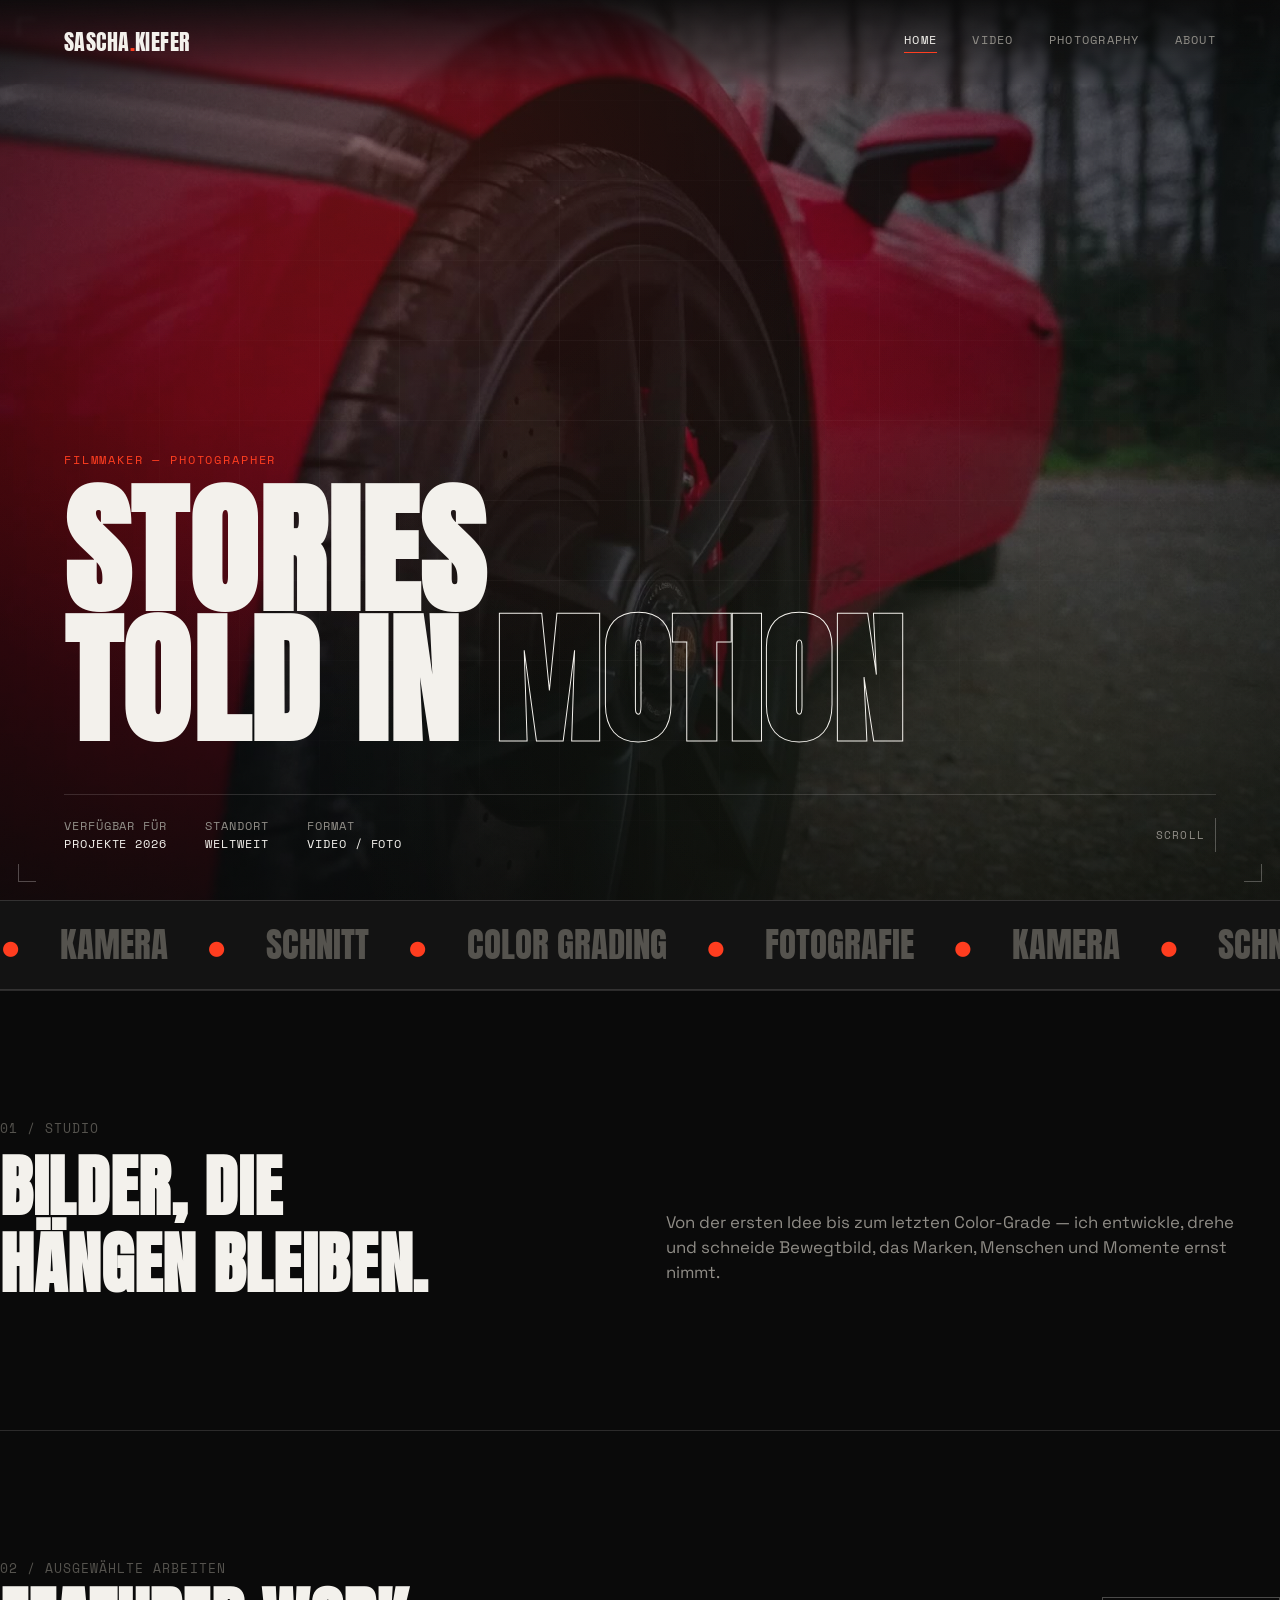
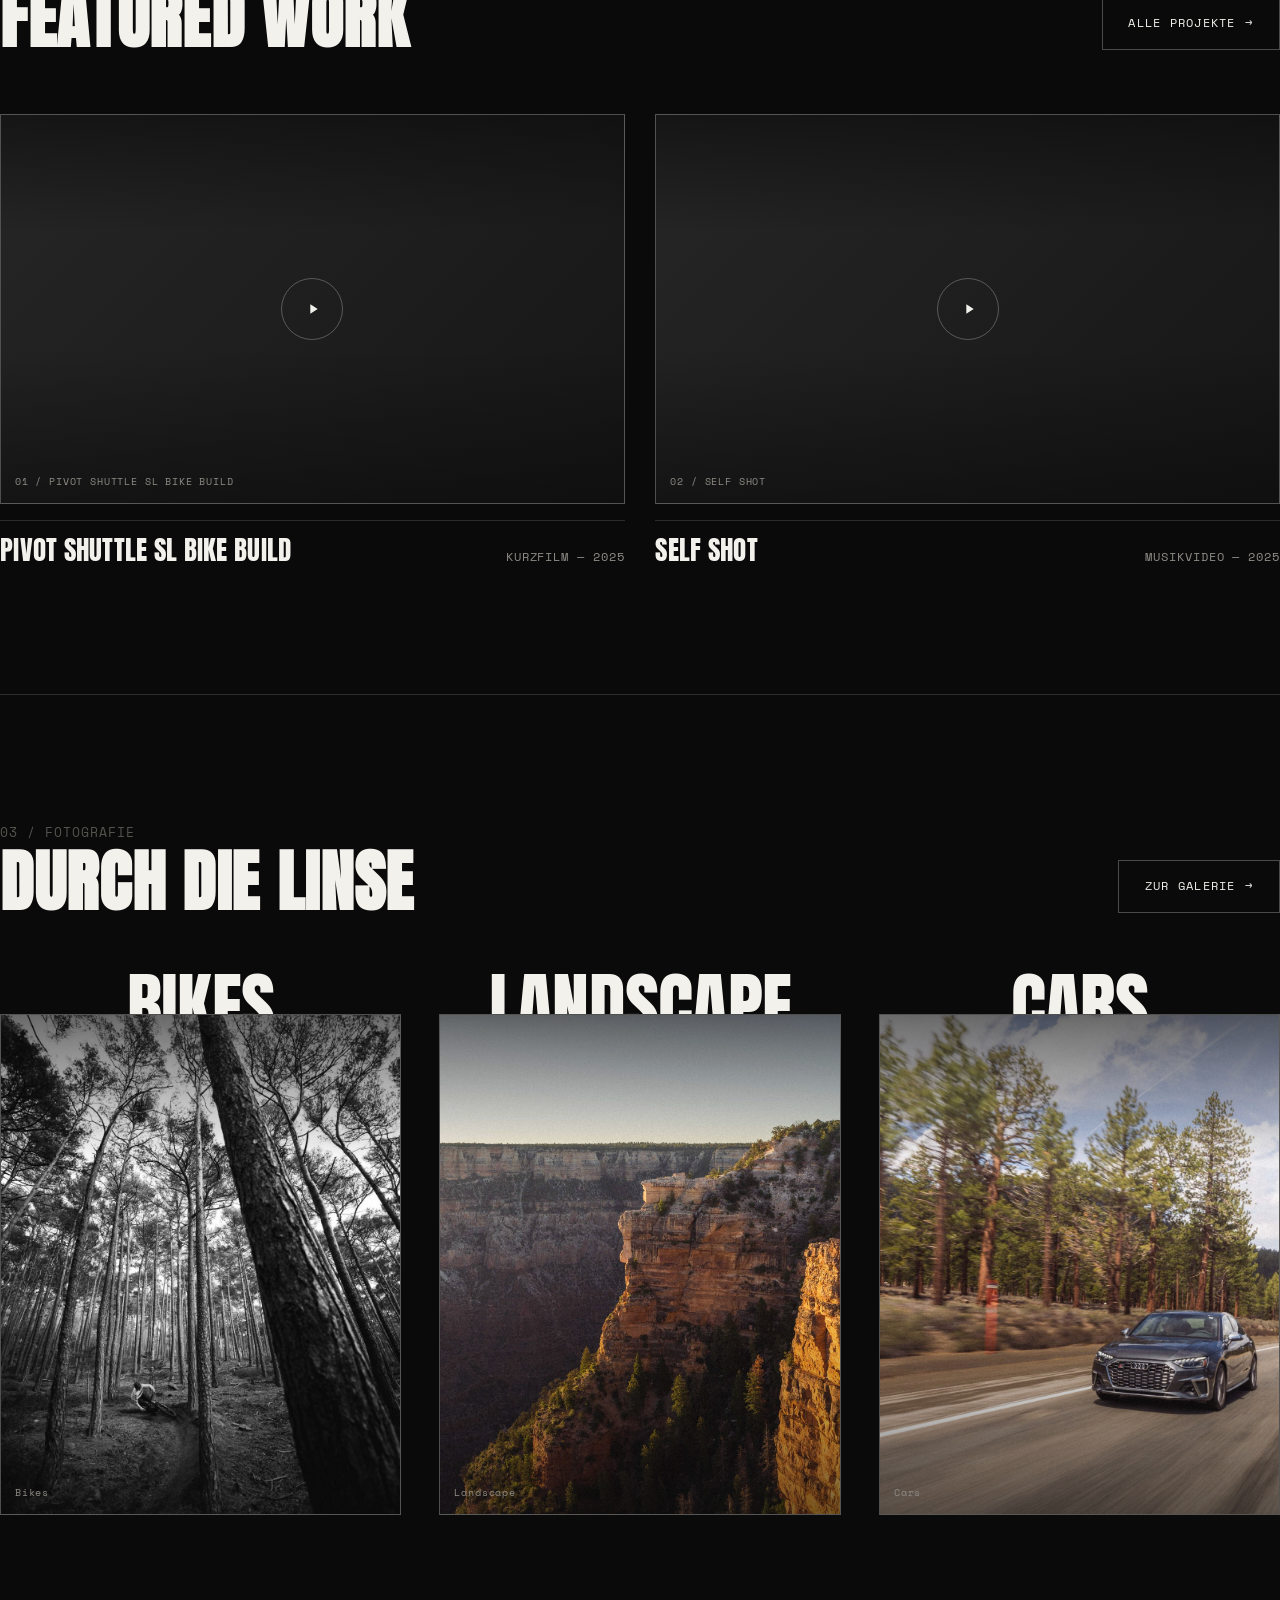
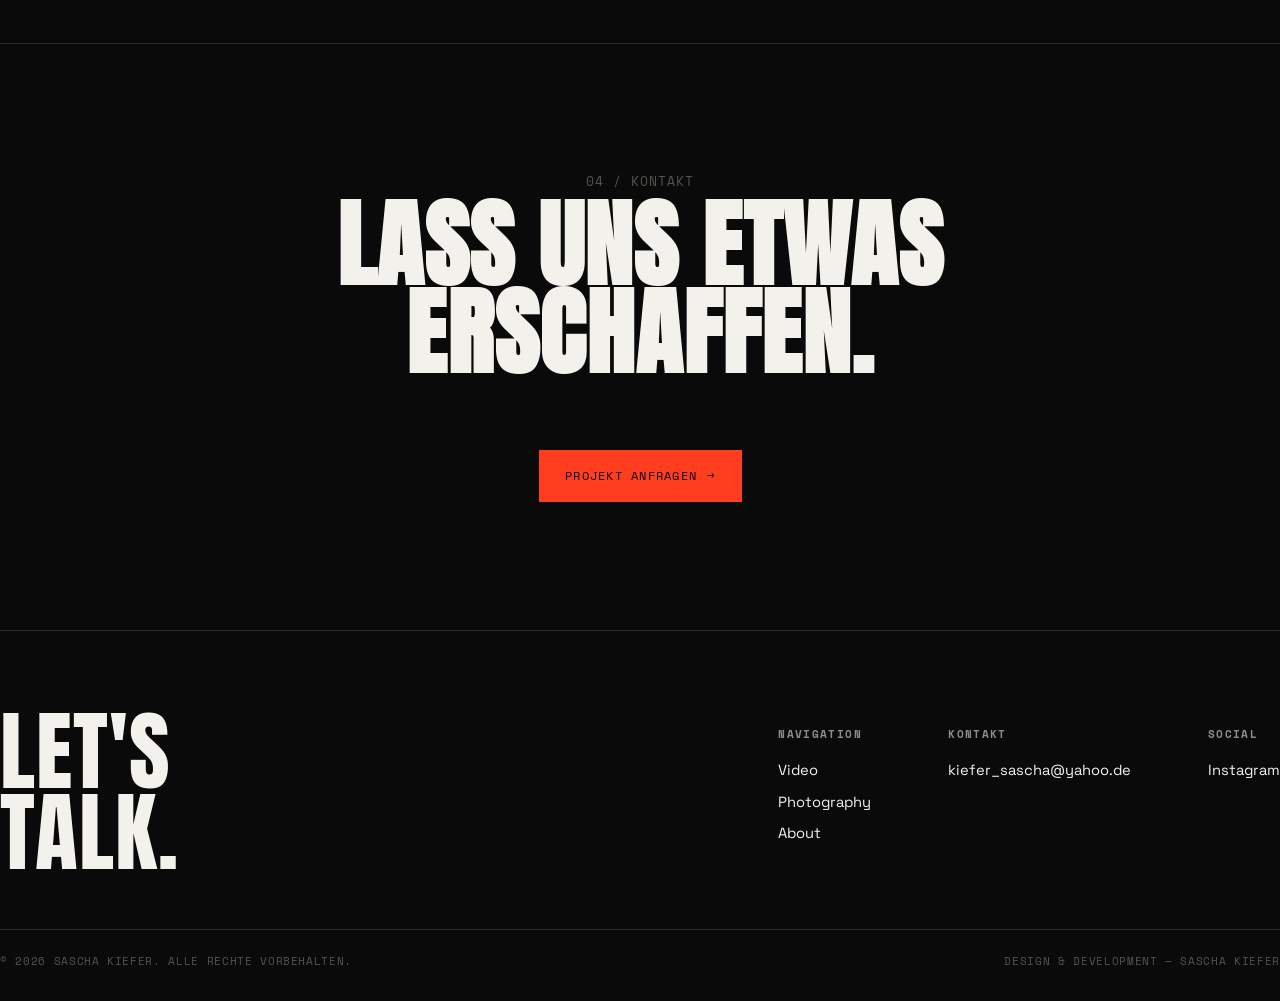
==== index.html @ 66c5eac4 "Rename Work page to Video, feature Lago di Como as full-width hero - Nav, mobile menu, and footer li" ====
<!doctype html>
<html lang="de">
<head>
<meta charset="UTF-8">
<meta name="viewport" content="width=device-width, initial-scale=1.0">
<title>Sascha Kiefer — Filmmaker &amp; Photographer</title>
<meta name="description" content="Sascha Kiefer — Videoproduktion, Regie und Fotografie.">
<link rel="icon" href="data:,">
<link rel="stylesheet" href="css/style.css">
</head>
<body>

<div class="grain"></div>
<div class="reticle"><span class="tl"></span><span class="tr"></span><span class="bl"></span><span class="br"></span></div>

<nav class="nav">
  <a href="index.html" class="nav__logo">Sascha<span>.</span>Kiefer</a>
  <div class="nav__links">
    <a href="index.html" class="active">Home</a>
    <a href="projects.html">Video</a>
    <a href="photography.html">Photography</a>
    <a href="about.html">About</a>
  </div>
  <button class="nav__toggle" aria-label="Menü öffnen"><span></span><span></span><span></span></button>
</nav>

<div class="mobile-menu">
  <a href="index.html" class="active">Home</a>
  <a href="projects.html">Video</a>
  <a href="photography.html">Photography</a>
  <a href="about.html">About</a>
  <div class="mobile-menu__foot mono">
    <a href="https://www.instagram.com/saschakiefer_/?hl=en" target="_blank" rel="noopener">Instagram</a><span>Contact</span>
  </div>
</div>

<!-- HERO -->
<header class="hero wrap">
  <video class="hero__video" autoplay muted loop playsinline disablepictureinpicture preload="auto" poster="assets/img/hero-poster.jpg">
    <source src="assets/video/hero-loop.mp4" type="video/mp4">
  </video>
  <div class="hero__bg"></div>

  <div class="hero__eyebrow eyebrow">Filmmaker — Photographer</div>
  <h1 class="hero__title display">
    Stories<br>
    told in <span class="motion-wrap"><span class="outline motion-ghost" aria-hidden="true">motion</span><span class="outline motion-live">motion</span></span>
  </h1>

  <div class="hero__foot">
    <div class="hero__meta">
      <div class="mono">Verfügbar für<span style="color:var(--fg)">Projekte 2026</span></div>
      <div class="mono">Standort<span style="color:var(--fg)">Weltweit</span></div>
      <div class="mono">Format<span style="color:var(--fg)">Video / Foto</span></div>
    </div>
    <div class="scroll-cue">
      Scroll
      <div class="scroll-cue__bar"></div>
    </div>
  </div>
</header>

<!-- MARQUEE -->
<div class="marquee">
  <div class="marquee__track">
    <span>
      <em>●</em> Kamera <em>●</em> Schnitt <em>●</em> Color Grading <em>●</em> Fotografie <em>●</em>
      Kamera <em>●</em> Schnitt <em>●</em> Color Grading <em>●</em> Fotografie <em>●</em>
    </span>
    <span aria-hidden="true">
      <em>●</em> Kamera <em>●</em> Schnitt <em>●</em> Color Grading <em>●</em> Fotografie <em>●</em>
      Kamera <em>●</em> Schnitt <em>●</em> Color Grading <em>●</em> Fotografie <em>●</em>
    </span>
  </div>
</div>

<!-- INTRO / STATEMENT -->
<section class="section wrap reveal">
  <div class="grid-2">
    <div>
      <div class="section-num mono">01 / Studio</div>
      <h2 class="section__title display" style="margin-top:.6rem; line-height:1.15;">
        Bilder, die<br>hängen bleiben.
      </h2>
    </div>
    <div style="display:flex;align-items:flex-end;">
      <p style="color:var(--fg-dim); font-size:1.05rem; max-width:52ch;">
        Von der ersten Idee bis zum letzten Color-Grade — ich entwickle,
        drehe und schneide Bewegtbild, das Marken, Menschen und Momente
        ernst nimmt.
      </p>
    </div>
  </div>
</section>

<!-- FEATURED WORK -->
<section class="section wrap reveal">
  <div class="section__head">
    <div>
      <div class="section-num mono">02 / Ausgewählte Arbeiten</div>
      <h2 class="section__title display" style="margin-top:.6rem;">Featured Work</h2>
    </div>
    <a href="projects.html" class="btn">Alle Projekte <span class="btn__arrow">→</span></a>
  </div>

  <div class="project-grid">
    <a class="project-card reveal" href="https://youtu.be/agw-mBReKsw" target="_blank" rel="noopener" data-lightbox data-youtube="agw-mBReKsw" data-title="Pivot Shuttle SL Bike Build — Kurzfilm" data-meta="Kurzfilm / 2025">
      <div class="ph ph--media">
        <img class="ph__img" src="https://img.youtube.com/vi/agw-mBReKsw/maxresdefault.jpg" alt="Pivot Shuttle SL Bike Build — Video-Thumbnail" loading="lazy" onload="if(!this.dataset.fb&&this.naturalWidth<=120){this.dataset.fb=1;this.src='https://img.youtube.com/vi/agw-mBReKsw/hqdefault.jpg';}" onerror="if(!this.dataset.fb){this.dataset.fb=1;this.src='https://img.youtube.com/vi/agw-mBReKsw/hqdefault.jpg';}else{this.style.display='none';}">
        <div class="ph__scrim"></div>
        <span class="ph__corner">01 / PIVOT SHUTTLE SL BIKE BUILD</span>
        <div class="play-btn"><svg viewBox="0 0 24 24"><path d="M8 5v14l11-7z"/></svg></div>
      </div>
      <div class="project-card__meta">
        <span class="project-card__title display">Pivot Shuttle SL Bike Build</span>
        <span class="mono">Kurzfilm — 2025</span>
      </div>
    </a>

    <a class="project-card reveal" href="https://youtu.be/j6czVtkVejc" target="_blank" rel="noopener" data-lightbox data-youtube="j6czVtkVejc" data-title="Self Shot — Musikvideo" data-meta="Musikvideo / 2025">
      <div class="ph ph--media">
        <img class="ph__img" src="https://img.youtube.com/vi/j6czVtkVejc/maxresdefault.jpg" alt="Self Shot — Video-Thumbnail" loading="lazy" onload="if(!this.dataset.fb&&this.naturalWidth<=120){this.dataset.fb=1;this.src='https://img.youtube.com/vi/j6czVtkVejc/hqdefault.jpg';}" onerror="if(!this.dataset.fb){this.dataset.fb=1;this.src='https://img.youtube.com/vi/j6czVtkVejc/hqdefault.jpg';}else{this.style.display='none';}">
        <div class="ph__scrim"></div>
        <span class="ph__corner">02 / SELF SHOT</span>
        <div class="play-btn"><svg viewBox="0 0 24 24"><path d="M8 5v14l11-7z"/></svg></div>
      </div>
      <div class="project-card__meta">
        <span class="project-card__title display">Self Shot</span>
        <span class="mono">Musikvideo — 2025</span>
      </div>
    </a>

  </div>
</section>

<!-- PHOTOGRAPHY TEASER -->
<section class="section wrap reveal">
  <div class="section__head">
    <div>
      <div class="section-num mono">03 / Fotografie</div>
      <h2 class="section__title display" style="margin-top:.6rem;">Durch die Linse</h2>
    </div>
    <a href="photography.html" class="btn">Zur Galerie <span class="btn__arrow">→</span></a>
  </div>

  <div class="grid-3">
    <a class="category-tile reveal" href="photography.html#bikes">
      <div class="category-tile__inner">
        <span class="category-tile__title">Bikes</span>
        <div class="ph ph--media category-tile__media" style="--ratio: 4/5;">
          <img class="ph__img" src="assets/img/teaser-bikes.jpg" alt="Bikes — Vorschau" loading="lazy">
          <div class="ph__scrim"></div>
          <span class="ph__corner">Bikes</span>
        </div>
      </div>
    </a>
    <a class="category-tile reveal" href="photography.html#landscape">
      <div class="category-tile__inner">
        <span class="category-tile__title">Landscape</span>
        <div class="ph ph--media category-tile__media" style="--ratio: 4/5;">
          <img class="ph__img" src="assets/img/teaser-landscape.jpg" alt="Landscape — Vorschau" loading="lazy">
          <div class="ph__scrim"></div>
          <span class="ph__corner">Landscape</span>
        </div>
      </div>
    </a>
    <a class="category-tile reveal" href="photography.html#cars">
      <div class="category-tile__inner">
        <span class="category-tile__title">Cars</span>
        <div class="ph ph--media category-tile__media" style="--ratio: 4/5;">
          <img class="ph__img" src="assets/img/teaser-cars.jpg" alt="Cars — Vorschau" loading="lazy">
          <div class="ph__scrim"></div>
          <span class="ph__corner">Cars</span>
        </div>
      </div>
    </a>
  </div>
</section>

<!-- CTA -->
<section class="section wrap reveal" style="text-align:center;">
  <div class="section-num mono center">04 / Kontakt</div>
  <h2 class="display" style="font-size:clamp(2.4rem,8vw,6rem); margin-top:.6rem;">
    Lass uns etwas<br>erschaffen.
  </h2>
  <div class="mt-lg">
    <a href="about.html#contact" class="btn btn--accent">Projekt anfragen <span class="btn__arrow">→</span></a>
  </div>
</section>

<!-- FOOTER -->
<footer class="footer wrap">
  <div class="footer__top">
    <div class="footer__title display">Let's<br>Talk.</div>
    <div class="footer__cols">
      <div class="footer__col">
        <h4>Navigation</h4>
        <a href="projects.html">Video</a>
        <a href="photography.html">Photography</a>
        <a href="about.html">About</a>
      </div>
      <div class="footer__col">
        <h4>Kontakt</h4>
        <a href="mailto:kiefer_sascha@yahoo.de">kiefer_sascha@yahoo.de</a>
      </div>
      <div class="footer__col">
        <h4>Social</h4>
        <a href="https://www.instagram.com/saschakiefer_/?hl=en" target="_blank" rel="noopener">Instagram</a>
      </div>
    </div>
  </div>
  <div class="footer__bottom">
    <span>© 2026 Sascha Kiefer. Alle Rechte vorbehalten.</span>
    <span>Design &amp; Development — Sascha Kiefer</span>
  </div>
</footer>

<!-- LIGHTBOX -->
<div class="lightbox">
  <button class="lightbox__close">✕</button>
  <div class="lightbox__inner">
    <div class="ph lightbox__media" data-label="Video / Bild einfügen"></div>
    <div class="lightbox__video-wrap">
      <iframe class="lightbox__video" src="" title="Video Player" allow="autoplay; encrypted-media; picture-in-picture" allowfullscreen loading="lazy"></iframe>
    </div>
    <div class="lightbox__meta">
      <div class="lightbox__title display"></div>
      <div class="lightbox__cat mono"></div>
    </div>
  </div>
</div>

<script src="js/main.js"></script>
</body>
</html>
---- css/style.css ----
/* =========================================================
   KIEFER FILM — Design System
   Dark, grained, editorial campaign aesthetic.
   ========================================================= */

@import url('https://fonts.googleapis.com/css2?family=Anton&family=Space+Grotesk:wght@400;500;700&family=Space+Mono:wght@400;700&family=Playfair+Display:wght@700&family=Abril+Fatface&family=Cormorant+Garamond:wght@700&family=Bebas+Neue&family=Caveat:wght@700&family=Fredoka:wght@600&family=Bungee&display=swap');

:root{
  --bg: #0a0a0a;
  --bg-alt: #131313;
  --bg-raise: #1b1b1b;
  --fg: #f3f1ec;
  --fg-dim: #8f8c86;
  --fg-faint: #55534e;
  --accent: #ff3d1f;
  --accent-2: #d6ff3d;
  --line: rgba(243,241,236,0.14);
  --line-strong: rgba(243,241,236,0.28);

  --font-display: 'Anton', 'Arial Narrow', sans-serif;
  --font-body: 'Space Grotesk', 'Helvetica Neue', Arial, sans-serif;
  --font-mono: 'Space Mono', 'Courier New', monospace;

  --nav-h: 84px;
  --edge: clamp(20px, 5vw, 64px);

  --ease: cubic-bezier(.16,.84,.44,1);
}

*,*::before,*::after{ box-sizing: border-box; }
html{ scroll-behavior: smooth; }

body{
  margin:0;
  background: var(--bg);
  color: var(--fg);
  font-family: var(--font-body);
  font-size: 16px;
  line-height: 1.5;
  -webkit-font-smoothing: antialiased;
  overflow-x: hidden;
}

img{ max-width:100%; display:block; }
a{ color: inherit; text-decoration: none; }
ul{ list-style:none; margin:0; padding:0; }
button{ font-family: inherit; cursor:pointer; }

::selection{ background: var(--accent); color: #0a0a0a; }

/* ---------- Grain overlay ---------- */
.grain{
  position: fixed;
  inset: 0;
  z-index: 9000;
  pointer-events: none;
  opacity: .05;
  mix-blend-mode: overlay;
  background-image: url("data:image/svg+xml,%3Csvg xmlns='http://www.w3.org/2000/svg' width='120' height='120'%3E%3Cfilter id='n'%3E%3CfeTurbulence type='fractalNoise' baseFrequency='0.9' numOctaves='2' stitchTiles='stitch'/%3E%3C/filter%3E%3Crect width='100%25' height='100%25' filter='url(%23n)'/%3E%3C/svg%3E");
}

/* ---------- Corner reticle marks ---------- */
.reticle{
  position: fixed;
  inset: 0;
  z-index: 40;
  pointer-events: none;
}
.reticle span{
  position: absolute;
  width: 18px;
  height: 18px;
  border-color: var(--line-strong);
  border-style: solid;
  border-width: 0;
}
.reticle .tl{ top: 18px; left: 18px; border-top-width:1px; border-left-width:1px; }
.reticle .tr{ top: 18px; right: 18px; border-top-width:1px; border-right-width:1px; }
.reticle .bl{ bottom: 18px; left: 18px; border-bottom-width:1px; border-left-width:1px; }
.reticle .br{ bottom: 18px; right: 18px; border-bottom-width:1px; border-right-width:1px; }
@media (max-width: 640px){ .reticle{ display:none; } }

/* ---------- Type helpers ---------- */
.display{
  font-family: var(--font-display);
  text-transform: uppercase;
  letter-spacing: .01em;
  line-height: .92;
}
.mono{
  font-family: var(--font-mono);
  text-transform: uppercase;
  letter-spacing: .08em;
  font-size: .72rem;
  color: var(--fg-dim);
}
.tag{
  display:inline-flex;
  align-items:center;
  gap:.5em;
  font-family: var(--font-mono);
  text-transform: uppercase;
  letter-spacing:.12em;
  font-size:.7rem;
  color: var(--fg-dim);
}
.tag::before{
  content:"";
  width:6px; height:6px;
  background: var(--accent);
  border-radius: 50%;
  flex-shrink:0;
}

.eyebrow{
  font-family: var(--font-mono);
  text-transform: uppercase;
  letter-spacing: .16em;
  font-size: .72rem;
  color: var(--accent);
}

h1,h2,h3{ margin: 0; }

.section-num{
  font-family: var(--font-mono);
  color: var(--fg-faint);
  font-size: .8rem;
}

/* ---------- Layout ---------- */
.wrap{
  padding-left: var(--edge);
  padding-right: var(--edge);
}
.section{
  padding: clamp(64px, 10vw, 140px) 0;
  border-top: 1px solid var(--line);
}

/* ---------- Nav ---------- */
.nav{
  position: fixed;
  top:0; left:0; right:0;
  z-index: 500;
  height: var(--nav-h);
  display:flex;
  align-items:center;
  justify-content:space-between;
  padding: 0 var(--edge);
  background: linear-gradient(to bottom, rgba(10,10,10,.9), rgba(10,10,10,0));
  backdrop-filter: blur(2px);
}
.nav__logo{
  font-family: var(--font-display);
  font-size: 1.35rem;
  letter-spacing: .02em;
  text-transform: uppercase;
}
.nav__logo span{ color: var(--accent); }

.nav__links{
  display:flex;
  gap: 2.2rem;
}
.nav__links a{
  font-family: var(--font-mono);
  font-size: .78rem;
  letter-spacing: .1em;
  text-transform: uppercase;
  color: var(--fg-dim);
  position: relative;
  padding-bottom: 4px;
}
.nav__links a::after{
  content:"";
  position:absolute;
  left:0; bottom:0;
  height:1px; width:0;
  background: var(--accent);
  transition: width .3s var(--ease);
}
.nav__links a:hover::after,
.nav__links a.active::after{ width:100%; }
.nav__links a.active{ color: var(--fg); }

.nav__toggle{
  display:none;
  flex-direction:column;
  gap:5px;
  background:none;
  border:none;
  padding:8px;
  z-index: 600;
}
.nav__toggle span{
  width: 26px; height:1.5px; background: var(--fg);
  transition: transform .3s var(--ease), opacity .3s var(--ease);
}
.nav.is-open .nav__toggle span:nth-child(1){ transform: translateY(6.5px) rotate(45deg); }
.nav.is-open .nav__toggle span:nth-child(2){ opacity:0; }
.nav.is-open .nav__toggle span:nth-child(3){ transform: translateY(-6.5px) rotate(-45deg); }

.mobile-menu{
  position: fixed;
  inset:0;
  z-index: 490;
  background: var(--bg);
  display:flex;
  flex-direction:column;
  justify-content:center;
  padding: 0 var(--edge);
  transform: translateY(-100%);
  transition: transform .5s var(--ease);
}
.mobile-menu.is-open{ transform: translateY(0); }
.mobile-menu a{
  font-family: var(--font-display);
  text-transform: uppercase;
  font-size: clamp(2.6rem, 12vw, 4.5rem);
  line-height: 1.15;
  color: var(--fg-dim);
  display:block;
}
.mobile-menu a.active,
.mobile-menu a:hover{ color: var(--fg); }
.mobile-menu__foot{
  margin-top: 3rem;
  display:flex;
  gap: 1.5rem;
}

@media (max-width: 860px){
  .nav__links{ display:none; }
  .nav__toggle{ display:flex; }
}

/* ---------- Buttons ---------- */
.btn{
  display:inline-flex;
  align-items:center;
  gap:.6rem;
  font-family: var(--font-mono);
  text-transform: uppercase;
  letter-spacing:.1em;
  font-size:.78rem;
  padding: 1rem 1.6rem;
  border: 1px solid var(--line-strong);
  color: var(--fg);
  transition: background .3s var(--ease), color .3s var(--ease), border-color .3s var(--ease);
}
.btn:hover{ background: var(--fg); color: var(--bg); border-color: var(--fg); }
.btn--accent{ background: var(--accent); border-color: var(--accent); color:#0a0a0a; }
.btn--accent:hover{ background: var(--fg); border-color: var(--fg); color:#0a0a0a; }
.btn__arrow{ transition: transform .3s var(--ease); }
.btn:hover .btn__arrow{ transform: translateX(4px); }

/* ---------- Hero ---------- */
.hero{
  min-height: 100svh;
  display:flex;
  flex-direction:column;
  justify-content:flex-end;
  position: relative;
  padding-top: var(--nav-h);
  padding-bottom: 3rem;
  overflow:hidden;
}
.hero__video{
  position:absolute;
  inset:0;
  z-index:-2;
  width:100%;
  height:100%;
  object-fit:cover;
  background:#0a0a0a;
}
.hero__bg{
  position:absolute;
  inset:0;
  z-index:-1;
  background:
    radial-gradient(ellipse at 30% 20%, rgba(255,61,31,.16), transparent 55%),
    radial-gradient(ellipse at 80% 80%, rgba(214,255,61,.05), transparent 50%),
    linear-gradient(180deg, rgba(10,10,10,.55) 0%, rgba(10,10,10,.35) 45%, rgba(10,10,10,.85) 100%);
}
.hero__bg::after{
  content:"";
  position:absolute; inset:0;
  background-image: repeating-linear-gradient(0deg, transparent 0 79px, var(--line) 79px 80px),
                     repeating-linear-gradient(90deg, transparent 0 79px, var(--line) 79px 80px);
  opacity:.35;
  mask-image: radial-gradient(ellipse at center, black 0%, transparent 72%);
}
.hero__eyebrow{ margin-bottom: 1.2rem; }
.hero__title{
  font-size: clamp(3rem, 11vw, 9rem);
  max-width: 18ch;
}
.hero__title .outline{
  -webkit-text-stroke: 1px var(--fg);
  color: transparent;
}
.motion-wrap{
  position: relative;
  display: inline-block;
}
.motion-ghost{
  visibility: hidden;
}
.motion-live{
  position: absolute;
  left: 0;
  top: 0;
  white-space: nowrap;
}
.hero__sub{
  margin-top: 1.6rem;
  max-width: 46ch;
  color: var(--fg-dim);
  font-size: clamp(1rem, 1.6vw, 1.15rem);
}
.hero__foot{
  margin-top: 3rem;
  display:flex;
  align-items:flex-end;
  justify-content:space-between;
  gap: 2rem;
  flex-wrap:wrap;
  border-top: 1px solid var(--line);
  padding-top: 1.4rem;
}
.hero__meta{
  display:flex;
  gap: 2.4rem;
  flex-wrap: wrap;
}
.hero__meta div span{ display:block; }

.scroll-cue{
  display:flex; align-items:center; gap:.6rem;
  font-family: var(--font-mono); font-size:.68rem;
  letter-spacing:.12em; text-transform:uppercase; color: var(--fg-dim);
}
.scroll-cue__bar{
  width:1px; height:34px; background: var(--line-strong); position:relative; overflow:hidden;
}
.scroll-cue__bar::after{
  content:""; position:absolute; left:0; top:-40%; width:100%; height:40%;
  background: var(--accent);
  animation: scrollcue 1.8s ease-in-out infinite;
}
@keyframes scrollcue{
  0%{ top:-40%; } 60%{ top:100%; } 100%{ top:100%; }
}

/* ---------- Marquee ---------- */
.marquee{
  border-top:1px solid var(--line);
  border-bottom:1px solid var(--line);
  overflow:hidden;
  padding: 1.1rem 0;
  background: var(--bg-alt);
}
.marquee__track{
  display:flex;
  width: max-content;
  animation: marquee 32s linear infinite;
}
.marquee__track span{
  font-family: var(--font-display);
  text-transform: uppercase;
  font-size: clamp(1.4rem, 3vw, 2.2rem);
  padding-right: 2.4rem;
  color: var(--fg-faint);
  display:flex; align-items:center; gap: 2.4rem;
}
.marquee__track span em{
  font-style: normal;
  color: var(--accent);
}
@keyframes marquee{
  from{ transform: translateX(0); }
  to{ transform: translateX(-50%); }
}

/* ---------- Grid helpers ---------- */
.grid-2{ display:grid; grid-template-columns: 1fr 1fr; gap: clamp(24px,4vw,64px); }
.grid-3{ display:grid; grid-template-columns: repeat(3,1fr); gap: clamp(20px,3vw,40px); }
@media (max-width: 900px){
  .grid-2{ grid-template-columns: 1fr; }
  .grid-3{ grid-template-columns: repeat(2,1fr); }
}
@media (max-width: 620px){
  .grid-3{ grid-template-columns: 1fr; }
}

/* ---------- Category tile (title bleeds behind image) ---------- */
.category-tile{ display:block; }
.category-tile__inner{ position:relative; padding-top: clamp(1.3rem, 4.2vw, 2.3rem); }
.category-tile__title{
  position:absolute;
  top:0; left:0; right:0;
  z-index:1;
  text-align:center;
  font-family: var(--font-display);
  text-transform:uppercase;
  font-size: clamp(2.6rem, 9vw, 4.6rem);
  line-height:.82;
  letter-spacing:-.01em;
  color: var(--fg);
  pointer-events:none;
  transition: color .3s var(--ease);
}
.category-tile__media{
  position:relative;
  z-index:2;
}
.category-tile:hover .category-tile__title{ color: var(--accent); }

/* ---------- Section headers ---------- */
.section__head{
  display:flex;
  justify-content:space-between;
  align-items:flex-end;
  gap: 2rem;
  margin-bottom: clamp(32px, 5vw, 64px);
  flex-wrap: wrap;
}
.section__title{
  font-size: clamp(2.2rem, 6vw, 4.2rem);
}

/* ---------- Placeholder media block ---------- */
.ph{
  position: relative;
  width:100%;
  aspect-ratio: var(--ratio, 16/10);
  background: linear-gradient(135deg, #262626 0%, #161616 100%);
  border: 1px solid rgba(243,241,236,0.25);
  overflow:hidden;
  display:flex;
  align-items:flex-end;
}
.ph::before{
  content:"";
  position:absolute; inset:0;
  background-image:
    repeating-linear-gradient(45deg, rgba(243,241,236,0.16) 0 1px, transparent 1px 14px);
  opacity:.7;
}
.ph::after{
  content: attr(data-label);
  position:absolute;
  top:50%; left:50%;
  transform: translate(-50%,-50%);
  font-family: var(--font-mono);
  font-size:.7rem;
  letter-spacing:.1em;
  text-transform:uppercase;
  color: var(--fg-dim);
  text-align:center;
  width: 80%;
  padding: .8rem 1rem;
  border: 1px dashed rgba(243,241,236,0.3);
  background: rgba(10,10,10,.35);
}
.ph__corner{
  position:relative; z-index:2;
  margin: 14px;
  font-family: var(--font-mono);
  font-size:.65rem;
  color: var(--fg-dim);
  letter-spacing:.08em;
}

/* ---------- Cards: work ---------- */
.work-card{
  display:block;
  border-top: 1px solid var(--line);
  padding: 2rem 0;
  position: relative;
}
.work-card:first-child{ border-top: none; }
.work-card__row{
  display:grid;
  grid-template-columns: 90px 1fr auto auto;
  align-items:center;
  gap: 1.5rem;
}
.work-card__index{ font-family: var(--font-mono); color: var(--fg-faint); font-size:.85rem; }
.work-card__title{
  font-family: var(--font-display);
  text-transform: uppercase;
  font-size: clamp(1.4rem, 3.4vw, 2.4rem);
  transition: color .3s var(--ease), transform .3s var(--ease);
}
.work-card__cat{ font-family: var(--font-mono); font-size:.72rem; color: var(--fg-dim); text-transform:uppercase; letter-spacing:.08em; }
.work-card__year{ font-family: var(--font-mono); font-size:.78rem; color: var(--fg-dim); }
.work-card__preview{
  grid-column: 1 / -1;
  height:0;
  overflow:hidden;
  transition: height .45s var(--ease);
}
.work-card:hover .work-card__title{ color: var(--accent); transform: translateX(6px); }
.work-card:hover .work-card__preview{ height: 260px; margin-top:1.2rem; }
@media (min-width: 900px){
  .work-card__preview .ph{ height:100%; --ratio: auto; }
}
@media (max-width: 720px){
  .work-card__row{ grid-template-columns: 40px 1fr; row-gap:.5rem; }
  .work-card__cat, .work-card__year{ grid-column: 2; }
  .work-card:hover .work-card__preview{ height: 180px; }
}

/* ---------- Filter tabs ---------- */
.filters{
  display:flex;
  flex-wrap: wrap;
  gap: .6rem;
  margin-bottom: clamp(28px,4vw,48px);
}
.filters button{
  font-family: var(--font-mono);
  font-size:.72rem;
  letter-spacing:.1em;
  text-transform: uppercase;
  color: var(--fg-dim);
  background: transparent;
  border: 1px solid var(--line-strong);
  padding: .7rem 1.2rem;
  transition: all .3s var(--ease);
}
.filters button:hover{ color: var(--fg); border-color: var(--fg-dim); }
.filters button.active{ color:#0a0a0a; background: var(--accent); border-color: var(--accent); }

/* ---------- Photo/Project grid ---------- */
.gallery{
  column-count: 2;
  column-gap: clamp(8px, 1.2vw, 16px);
}
.gallery__item{
  cursor: pointer;
  position:relative;
  display: block;
  break-inside: avoid;
  margin-bottom: clamp(8px, 1.2vw, 16px);
}
/* Placeholder tiles (no real photo yet) keep a fixed portrait box */
.gallery__item .ph:not(.ph--media){ aspect-ratio: 4/5; }
/* Real photos: box follows the image's own orientation — landscape stays wide, portrait stays tall */
.gallery__item .ph--media{
  aspect-ratio: auto;
  display: block;
}
.gallery__item .ph--media .ph__img{
  position: static;
  width: 100%;
  height: auto;
  object-fit: initial;
  display: block;
}
.gallery__caption{
  position:absolute; left:0; right:0; bottom:0;
  padding: 1rem;
  display:flex; justify-content:space-between;
  font-family: var(--font-mono);
  font-size:.66rem;
  letter-spacing:.08em;
  text-transform: uppercase;
  color: var(--fg-dim);
  opacity:0;
  transform: translateY(6px);
  transition: opacity .3s var(--ease), transform .3s var(--ease);
  background: linear-gradient(to top, rgba(10,10,10,.75), transparent);
}
.gallery__item:hover .gallery__caption{ opacity:1; transform: translateY(0); }
.gallery__item.is-hidden{ display:none; }

@media (min-width: 560px){ .gallery{ column-count: 4; } }
@media (min-width: 900px){ .gallery{ column-count: 6; } }

.project-grid{
  display:grid;
  grid-template-columns: repeat(2, 1fr);
  gap: clamp(16px, 2.4vw, 32px);
}
.project-card{ cursor:pointer; }
.project-card .ph{ --ratio: 16/10; }
.project-card__meta{
  display:flex; justify-content:space-between; align-items:baseline;
  margin-top: 1rem;
  border-top: 1px solid var(--line);
  padding-top: 1rem;
}
.project-card__title{
  font-family: var(--font-display);
  text-transform: uppercase;
  font-size: clamp(1.2rem, 2.4vw, 1.7rem);
}
.project-card--hero{ grid-column: 1 / -1; }
.project-card--hero .ph{ --ratio: 21/9; }
.project-card--hero .project-card__title{ font-size: clamp(1.6rem, 3.6vw, 2.6rem); }
.project-card.is-hidden{ display:none; }
@media (max-width: 760px){
  .project-grid{ grid-template-columns: 1fr; }
  .project-card--hero .ph{ --ratio: 4/5; }
}

.ph--media::before,
.ph--media::after{ display:none; }
.ph__img{
  position:absolute;
  inset:0;
  width:100%;
  height:100%;
  object-fit:cover;
  z-index:0;
}
.ph__scrim{
  position:absolute;
  inset:0;
  z-index:1;
  background: linear-gradient(180deg, rgba(10,10,10,.6) 0%, transparent 30%, transparent 60%, rgba(10,10,10,.55) 100%);
}

.play-btn{
  position:absolute; top:50%; left:50%; transform: translate(-50%,-50%);
  width: 62px; height:62px;
  border-radius:50%;
  border:1px solid var(--line-strong);
  display:flex; align-items:center; justify-content:center;
  z-index:2;
  transition: background .3s var(--ease), transform .3s var(--ease);
}
.play-btn svg{ width:16px; height:16px; fill: var(--fg); margin-left:2px; }
.project-card:hover .play-btn{ background: var(--accent); transform: translate(-50%,-50%) scale(1.08); }
.project-card:hover .play-btn svg{ fill:#0a0a0a; }

/* ---------- Lightbox ---------- */
.lightbox{
  position: fixed; inset:0; z-index:800;
  background: rgba(8,8,8,.94);
  display:flex; align-items:center; justify-content:center;
  padding: var(--edge);
  opacity:0; pointer-events:none;
  transition: opacity .35s var(--ease);
}
.lightbox.is-open{ opacity:1; pointer-events:auto; }
.lightbox__inner{
  max-width: 1000px; width:100%;
  transform: translateY(14px);
  transition: transform .35s var(--ease);
}
.lightbox.is-open .lightbox__inner{ transform: translateY(0); }
.lightbox__media{ --ratio: 16/9; }
.lightbox__media.is-hidden{ display:none; }
.lightbox__video-wrap{
  position:relative;
  width:100%;
  aspect-ratio: 16/9;
  background:#000;
  border: 1px solid var(--line);
  display:none;
}
.lightbox__video-wrap.is-active{ display:block; }
.lightbox__img{
  display:none;
  width:100%;
  max-height: 78vh;
  object-fit: contain;
  border: 1px solid var(--line);
  background:#000;
}
.lightbox__img.is-active{ display:block; }
.lightbox__video{
  position:absolute;
  inset:0;
  width:100%;
  height:100%;
  border:0;
}
.lightbox__meta{
  display:flex; justify-content:space-between; align-items:baseline;
  margin-top:1.2rem; gap:1rem; flex-wrap:wrap;
}
.lightbox__title{ font-family: var(--font-display); text-transform:uppercase; font-size: clamp(1.4rem,3vw,2rem); }
.lightbox__close{
  position:absolute; top: var(--edge); right: var(--edge);
  width:44px; height:44px;
  border:1px solid var(--line-strong);
  display:flex; align-items:center; justify-content:center;
  background: transparent; color: var(--fg);
  font-size:1.3rem;
}
.lightbox__close:hover{ background: var(--fg); color: var(--bg); }

/* ---------- About page bits ---------- */
.spec-list{ border-top:1px solid var(--line); }
.spec-list__row{
  display:flex; justify-content:space-between; gap:1rem;
  padding: 1.1rem 0;
  border-bottom: 1px solid var(--line);
  font-family: var(--font-mono);
  font-size:.82rem;
  text-transform: uppercase;
  letter-spacing:.04em;
}
.spec-list__row span:first-child{ color: var(--fg-dim); }

.num-list{ counter-reset: item; border-top:1px solid var(--line); }
.num-list li{
  counter-increment: item;
  position: relative;
  padding: 1.6rem 0 1.6rem 76px;
  border-bottom: 1px solid var(--line);
}
.num-list li::before{
  content: counter(item, decimal-leading-zero);
  position: absolute;
  left: 0;
  top: 1.6rem;
  font-family: var(--font-mono);
  color: var(--accent);
  font-size:.9rem;
}
.num-list li > div:first-child:empty{ display:none; }
.num-list h3{
  font-family: var(--font-display);
  text-transform: uppercase;
  font-size: clamp(1.15rem, 2.2vw, 1.5rem);
  margin-bottom:.4rem;
}
.num-list p{ color: var(--fg-dim); margin:0; max-width: 56ch; }

.clients{
  display:flex; flex-wrap:wrap; gap: 2.4rem 3rem;
  padding-top: 1rem;
}
.clients span{
  font-family: var(--font-display);
  text-transform:uppercase;
  font-size: clamp(1.1rem, 2.6vw, 1.6rem);
  color: var(--fg-faint);
}

/* ---------- Footer ---------- */
.footer{
  border-top: 1px solid var(--line);
  padding: clamp(48px,7vw,80px) 0 2rem;
}
.footer__top{
  display:flex; justify-content:space-between; flex-wrap:wrap; gap: 2.4rem;
  padding-bottom: clamp(32px,5vw,56px);
}
.footer__title{
  font-size: clamp(2.4rem, 8vw, 5.5rem);
  max-width: 14ch;
}
.footer__cols{
  display:flex; gap: clamp(2rem, 6vw, 5rem); flex-wrap:wrap;
}
.footer__col h4{
  font-family: var(--font-mono); font-size:.7rem; letter-spacing:.12em;
  text-transform:uppercase; color: var(--fg-dim); margin-bottom:1rem;
}
.footer__col a, .footer__col span{
  display:block;
  font-family: var(--font-body);
  font-size:.92rem;
  color: var(--fg);
  margin-bottom:.6rem;
}
.footer__col a:hover{ color: var(--accent); }
.footer__bottom{
  display:flex; justify-content:space-between; flex-wrap:wrap; gap:1rem;
  border-top:1px solid var(--line);
  padding-top: 1.4rem;
  font-family: var(--font-mono);
  font-size:.68rem;
  letter-spacing:.06em;
  text-transform: uppercase;
  color: var(--fg-faint);
}

/* ---------- Page header (non-hero pages) ---------- */
.page-head{
  padding-top: calc(var(--nav-h) + clamp(40px,8vw,90px));
  padding-bottom: clamp(40px,6vw,72px);
  border-top:none;
}
.page-head__eyebrow{ margin-bottom: 1rem; }
.page-head__title{ font-size: clamp(2.6rem, 9vw, 6rem); }
.page-head__sub{ margin-top:1.2rem; max-width:56ch; color: var(--fg-dim); }

/* ---------- Utility ---------- */
.mt-lg{ margin-top: clamp(40px,6vw,72px); }
.center{ text-align:center; }
.reveal{ opacity:0; transform: translateY(24px); transition: opacity .8s var(--ease), transform .8s var(--ease); }
.reveal.is-visible{ opacity:1; transform: translateY(0); }
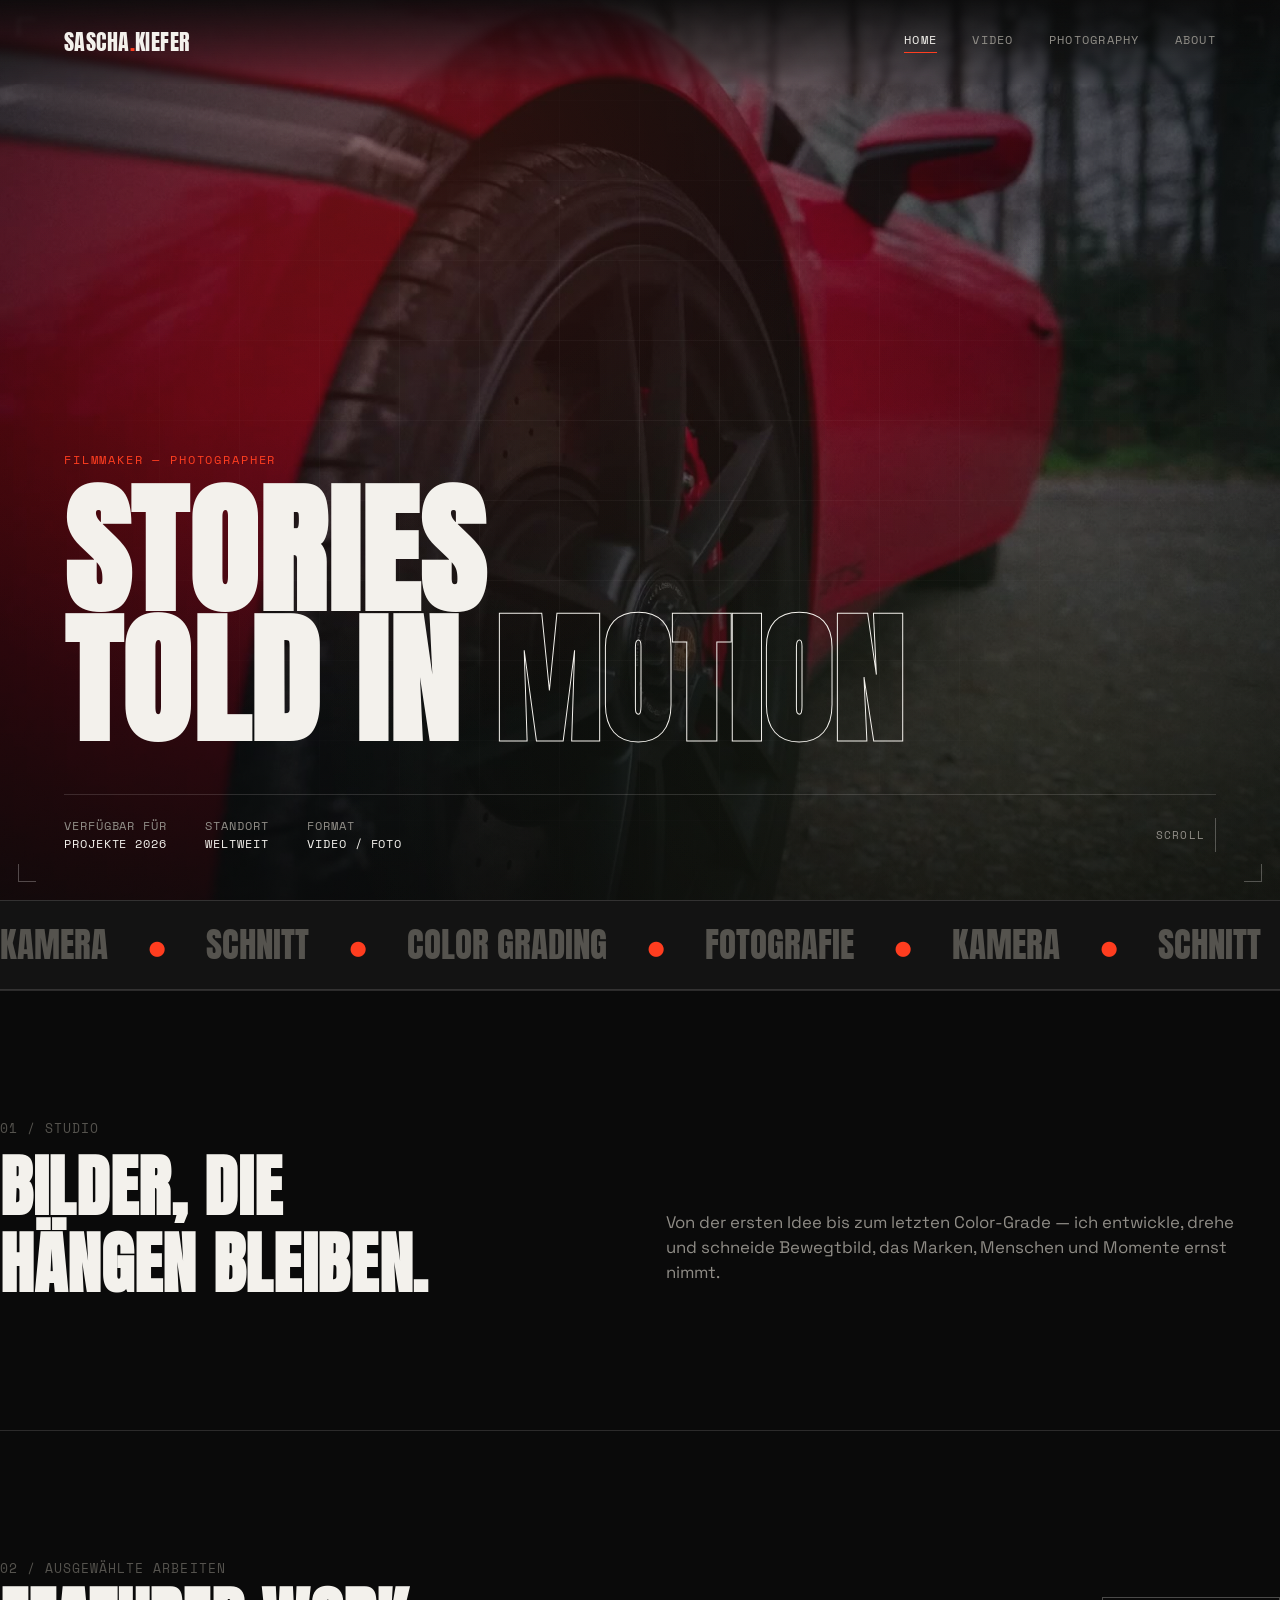
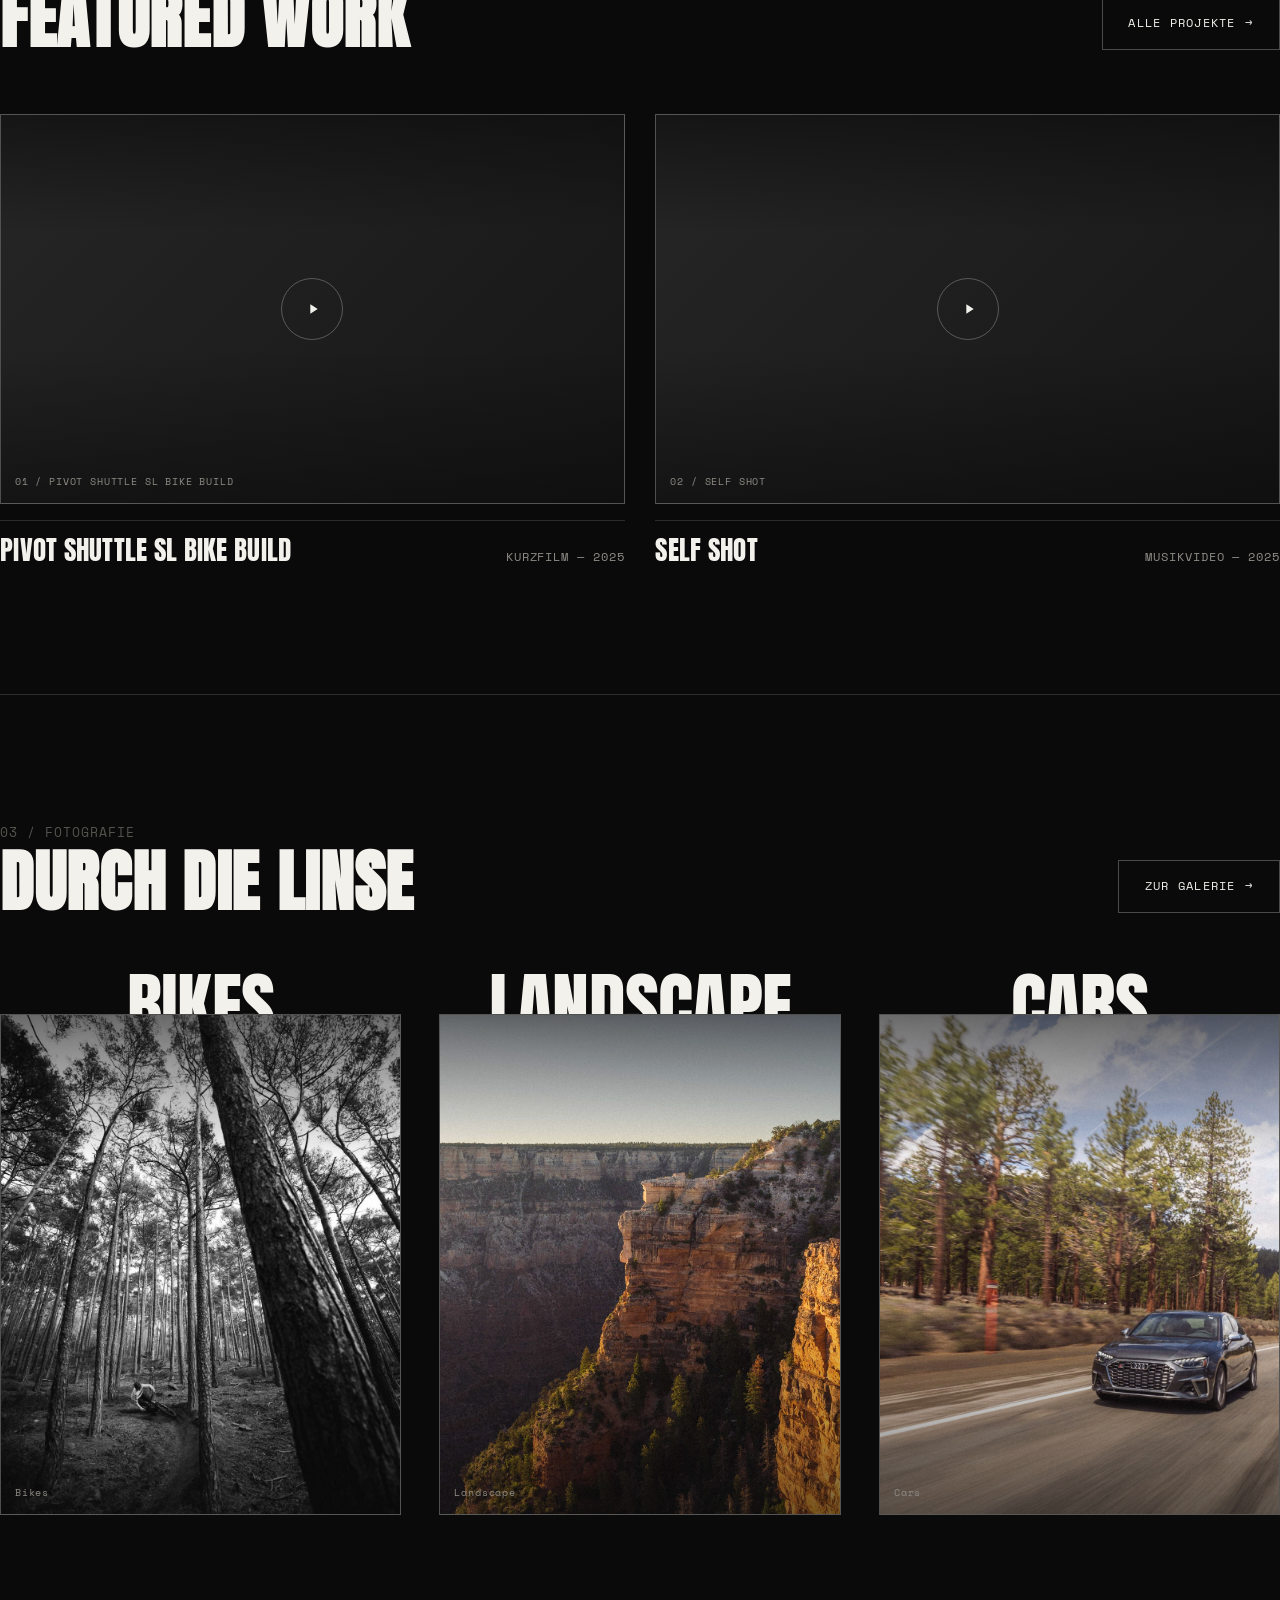
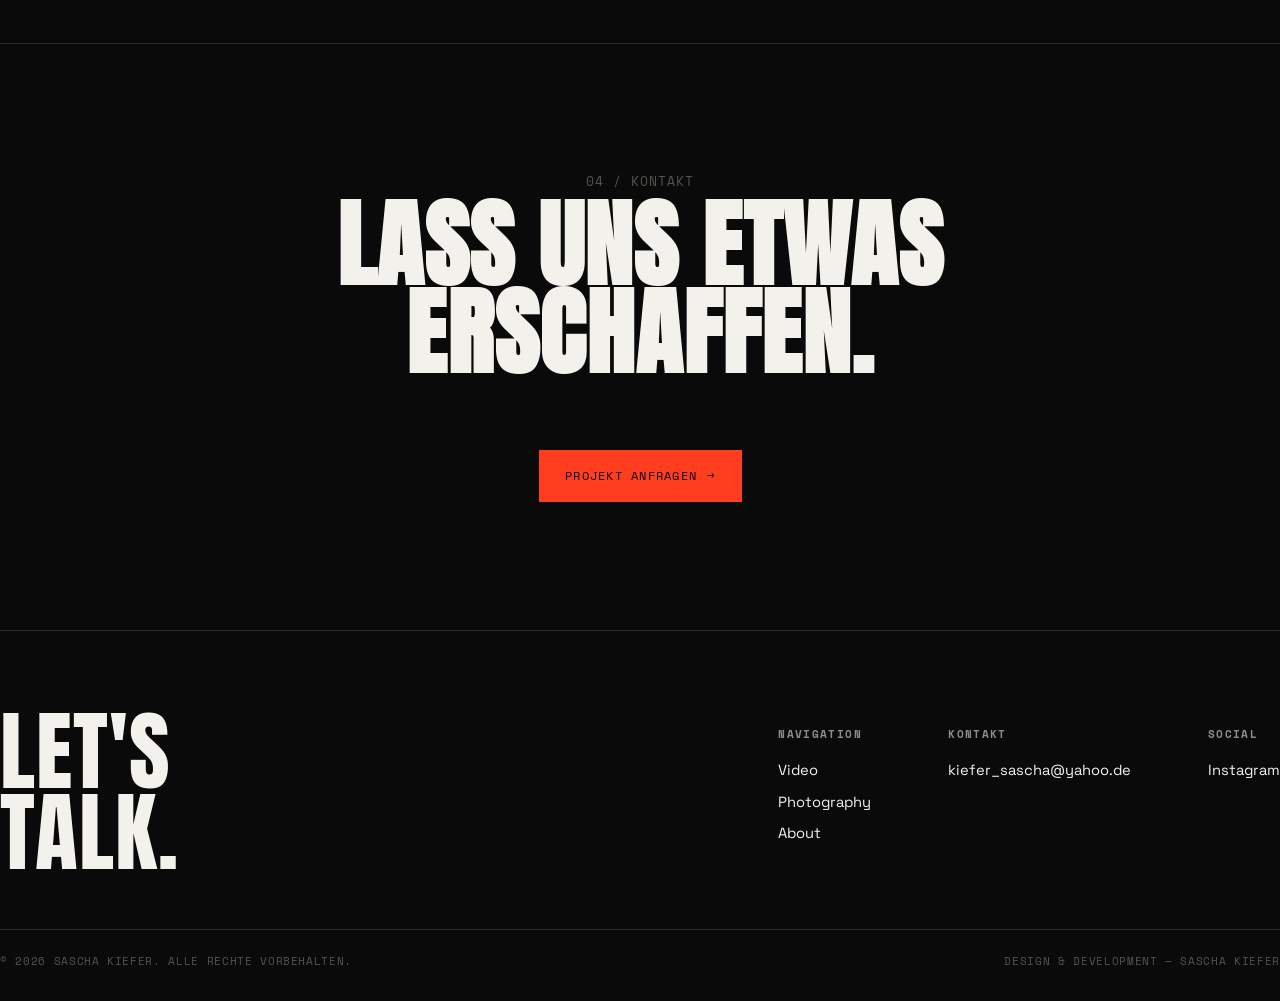
==== commit 76cf11d2: "Fix duplicate dot in the landing page marquee The marquee duplicates its content across two <span> t" ====
--- a/index.html
+++ b/index.html
@@ -64,11 +64,11 @@
 <div class="marquee">
   <div class="marquee__track">
     <span>
-      <em>●</em> Kamera <em>●</em> Schnitt <em>●</em> Color Grading <em>●</em> Fotografie <em>●</em>
+      Kamera <em>●</em> Schnitt <em>●</em> Color Grading <em>●</em> Fotografie <em>●</em>
       Kamera <em>●</em> Schnitt <em>●</em> Color Grading <em>●</em> Fotografie <em>●</em>
     </span>
     <span aria-hidden="true">
-      <em>●</em> Kamera <em>●</em> Schnitt <em>●</em> Color Grading <em>●</em> Fotografie <em>●</em>
+      Kamera <em>●</em> Schnitt <em>●</em> Color Grading <em>●</em> Fotografie <em>●</em>
       Kamera <em>●</em> Schnitt <em>●</em> Color Grading <em>●</em> Fotografie <em>●</em>
     </span>
   </div>
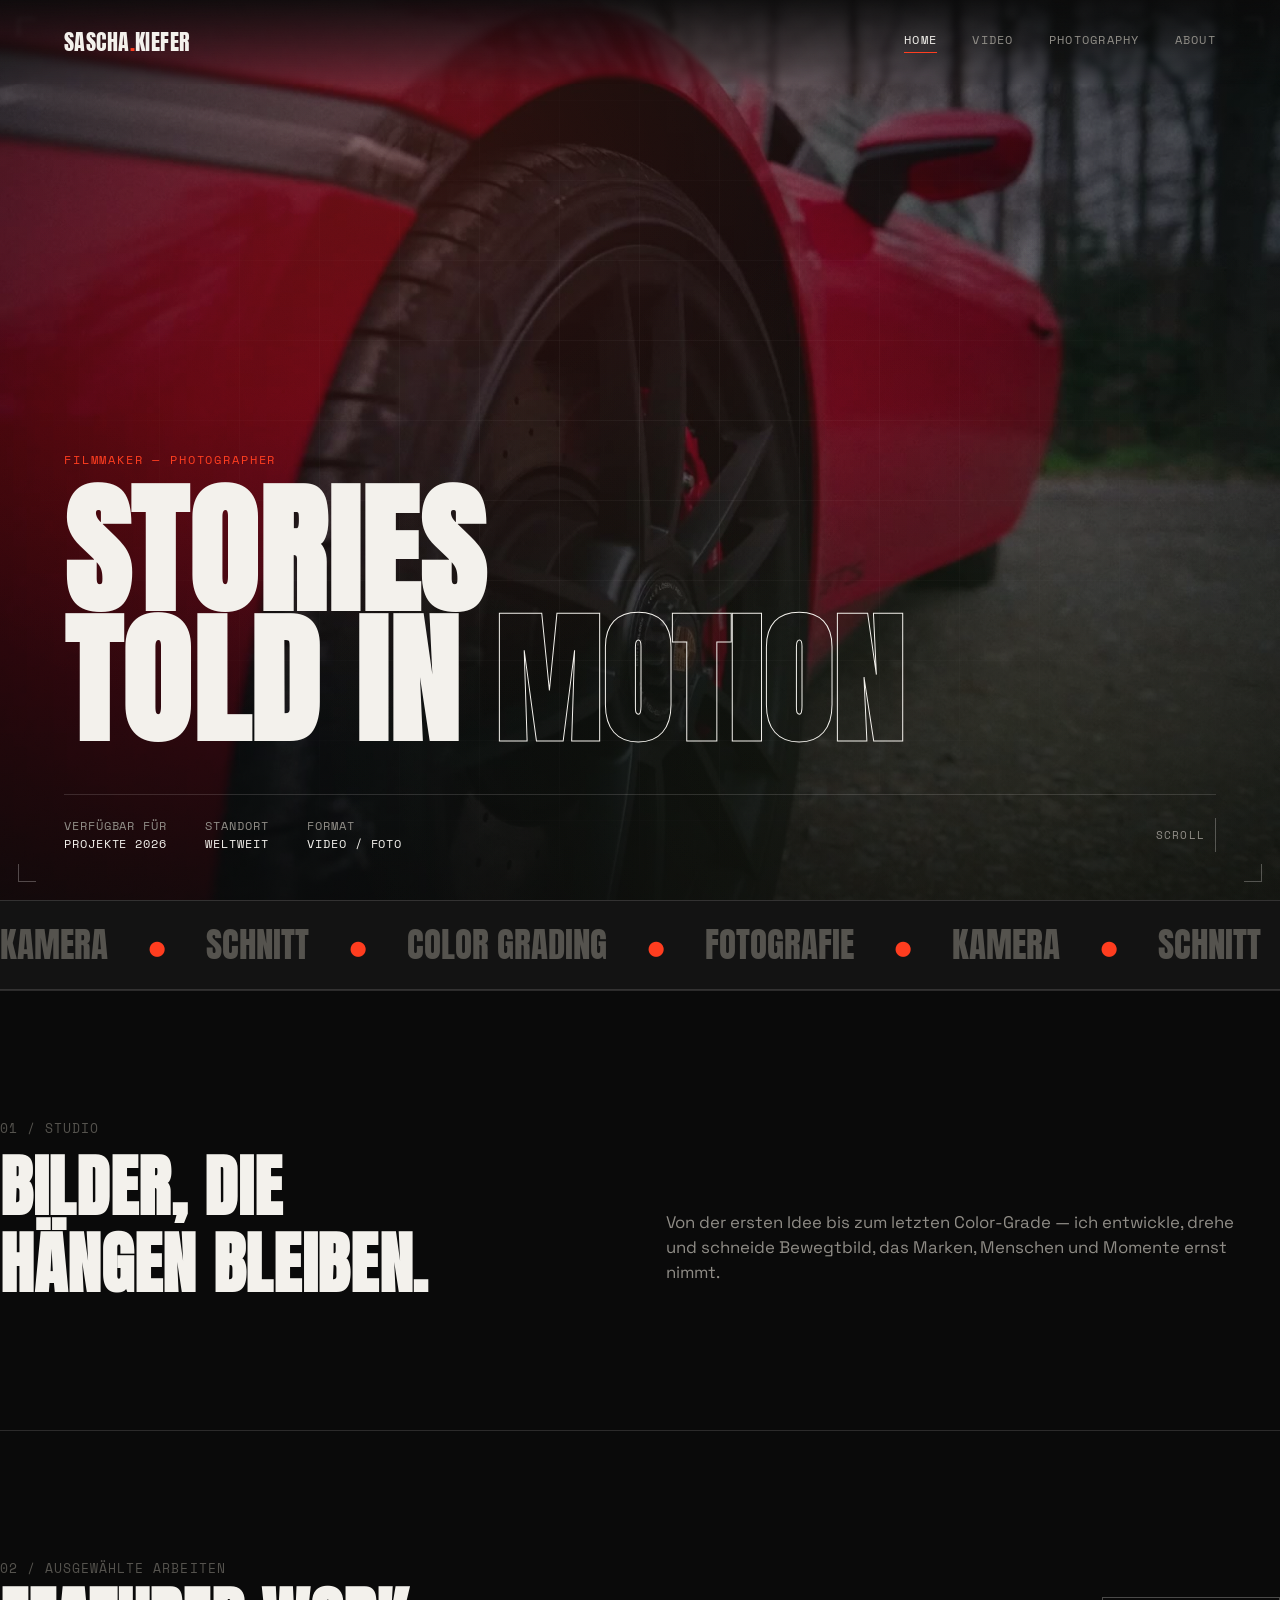
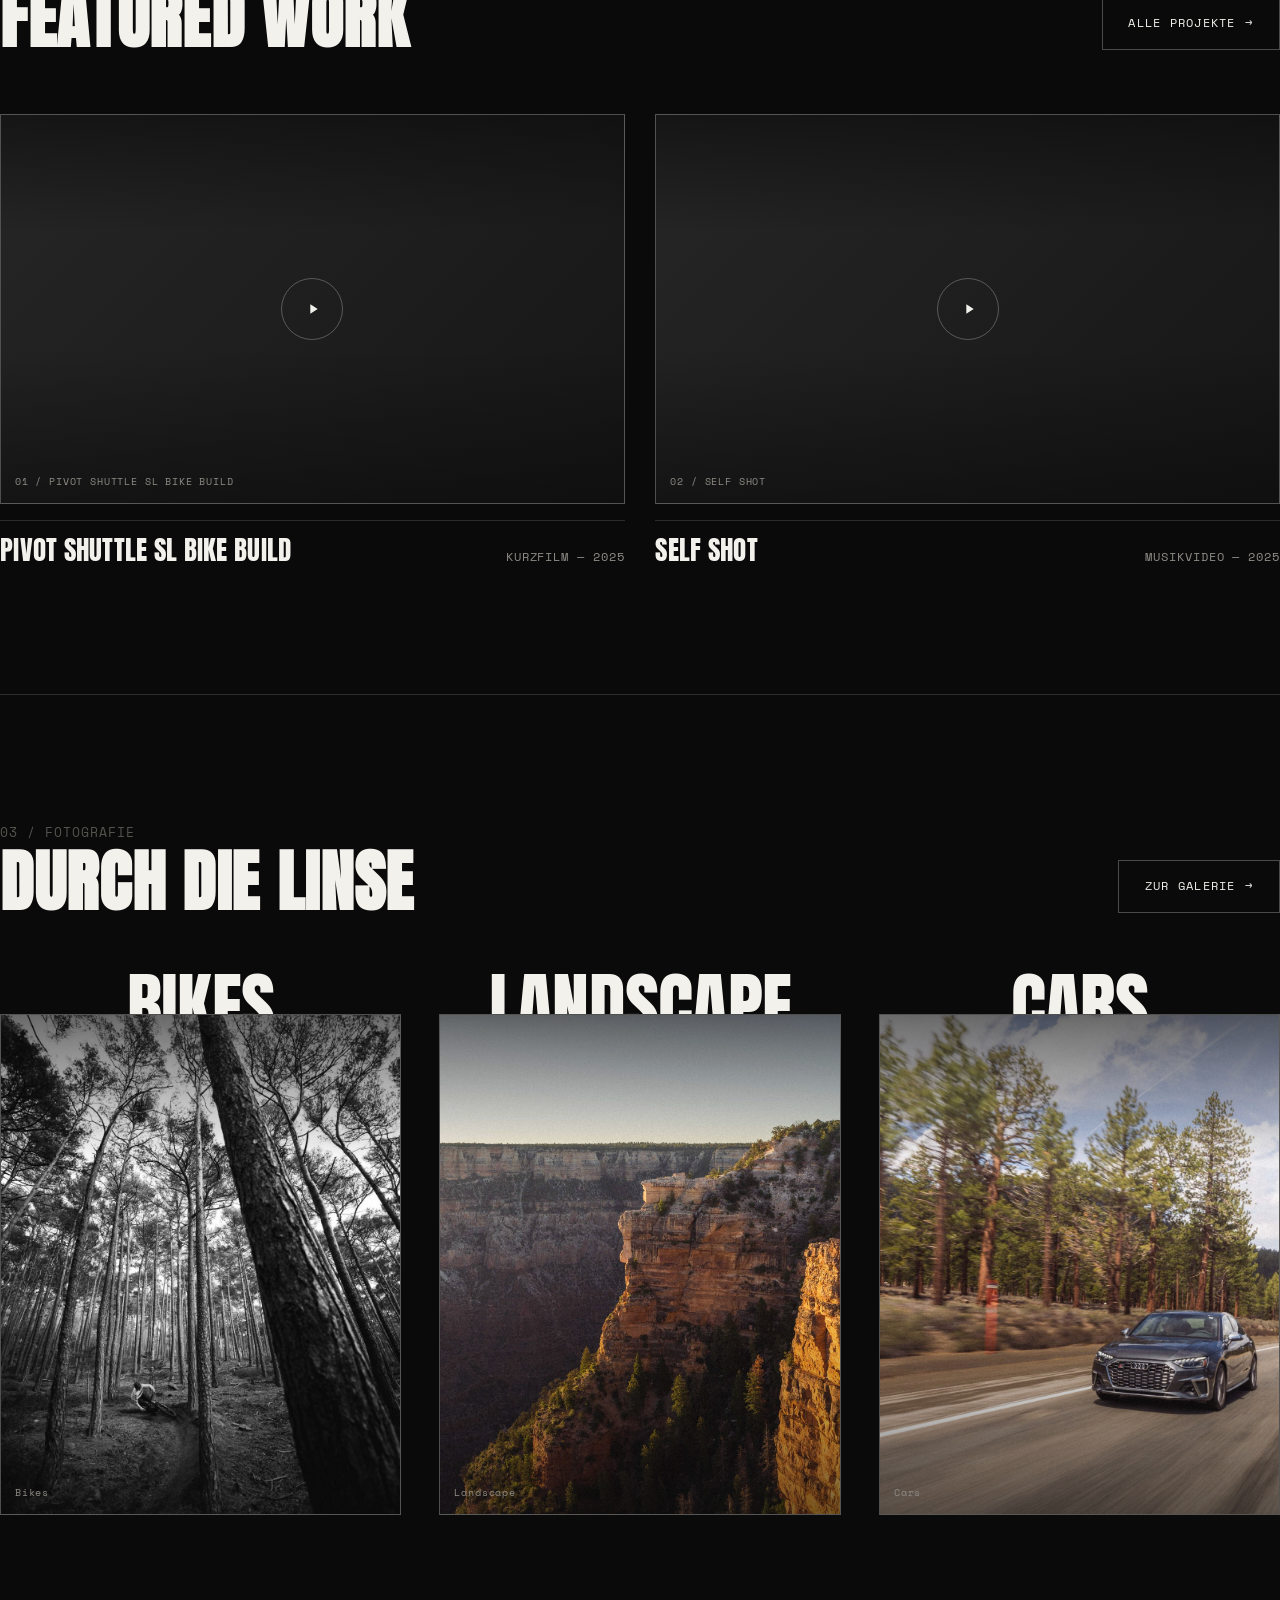
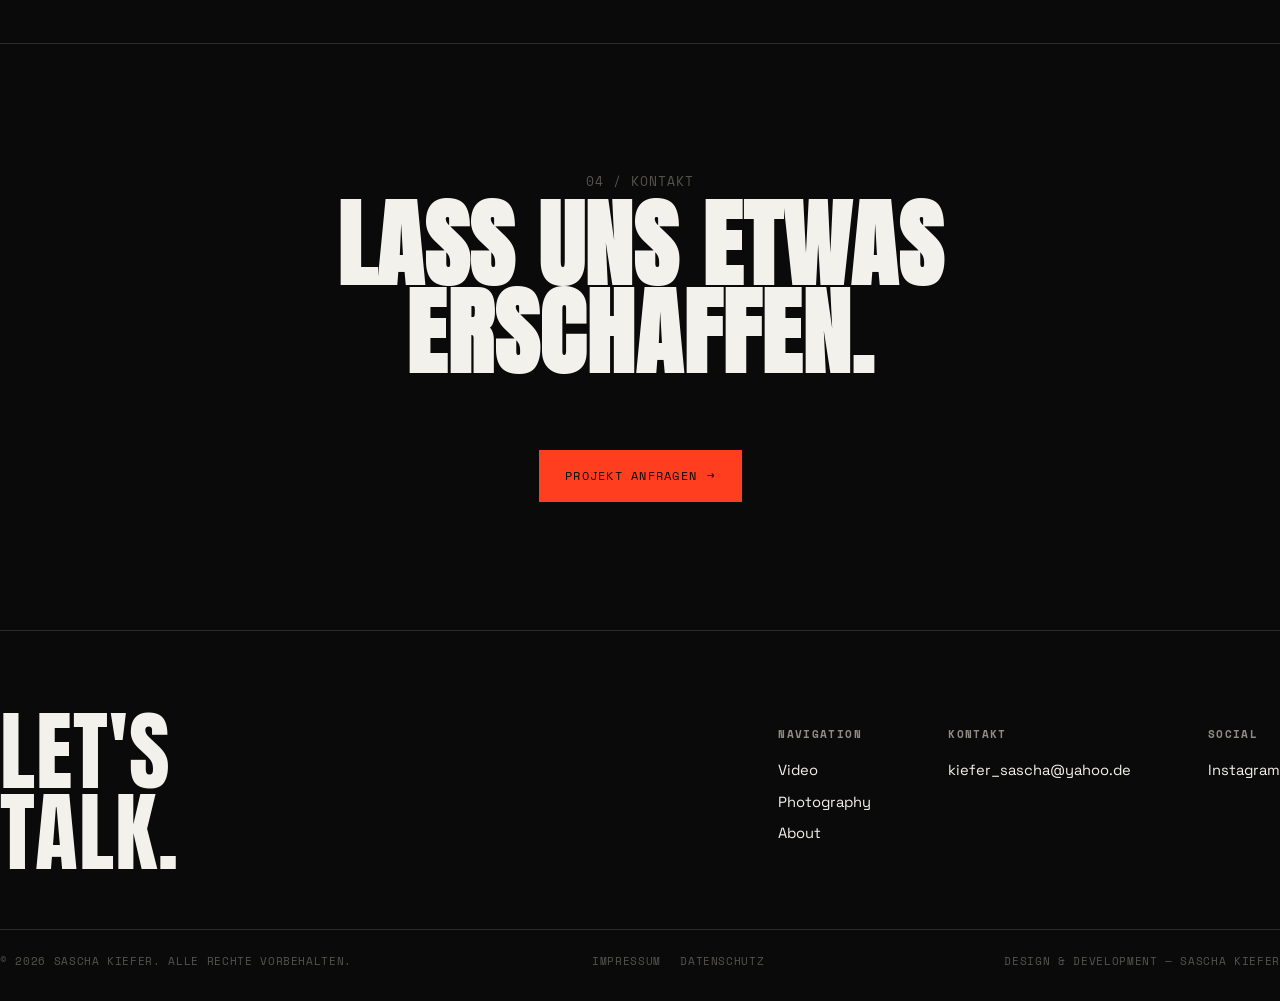
==== commit 968ad4d6: "Add Impressum and Datenschutz pages New impressum.html and datenschutz.html follow common German leg" ====
--- a/index.html
+++ b/index.html
@@ -211,6 +211,10 @@
   </div>
   <div class="footer__bottom">
     <span>© 2026 Sascha Kiefer. Alle Rechte vorbehalten.</span>
+    <div class="footer__legal">
+      <a href="impressum.html">Impressum</a>
+      <a href="datenschutz.html">Datenschutz</a>
+    </div>
     <span>Design &amp; Development — Sascha Kiefer</span>
   </div>
 </footer>
--- a/css/style.css
+++ b/css/style.css
@@ -9,6 +9,7 @@
   --bg: #0a0a0a;
   --bg-alt: #131313;
   --bg-raise: #1b1b1b;
+  --bg-rgb: 10,10,10;
   --fg: #f3f1ec;
   --fg-dim: #8f8c86;
   --fg-faint: #55534e;
@@ -25,6 +26,19 @@
   --edge: clamp(20px, 5vw, 64px);
 
   --ease: cubic-bezier(.16,.84,.44,1);
+}
+
+/* Light theme variant — currently used on the Photography page */
+body.theme-light{
+  --bg: #ffffff;
+  --bg-alt: #f4f3f0;
+  --bg-raise: #ececE8;
+  --bg-rgb: 255,255,255;
+  --fg: #141312;
+  --fg-dim: #55534e;
+  --fg-faint: #9a978f;
+  --line: rgba(10,10,10,0.14);
+  --line-strong: rgba(10,10,10,0.28);
 }
 
 *,*::before,*::after{ box-sizing: border-box; }
@@ -148,7 +162,7 @@
   align-items:center;
   justify-content:space-between;
   padding: 0 var(--edge);
-  background: linear-gradient(to bottom, rgba(10,10,10,.9), rgba(10,10,10,0));
+  background: linear-gradient(to bottom, rgba(var(--bg-rgb),.9), rgba(var(--bg-rgb),0));
   backdrop-filter: blur(2px);
 }
 .nav__logo{
@@ -649,7 +663,7 @@
 }
 .lightbox.is-open{ opacity:1; pointer-events:auto; }
 .lightbox__inner{
-  max-width: 1000px; width:100%;
+  max-width: min(94vw, 1400px); width:100%;
   transform: translateY(14px);
   transition: transform .35s var(--ease);
 }
@@ -667,11 +681,13 @@
 .lightbox__video-wrap.is-active{ display:block; }
 .lightbox__img{
   display:none;
-  width:100%;
-  max-height: 78vh;
+  width:auto;
+  height:auto;
+  max-width: 100%;
+  max-height: 86vh;
   object-fit: contain;
   border: 1px solid var(--line);
-  background:#000;
+  margin: 0 auto;
 }
 .lightbox__img.is-active{ display:block; }
 .lightbox__video{
@@ -734,6 +750,38 @@
 }
 .num-list p{ color: var(--fg-dim); margin:0; max-width: 56ch; }
 
+/* ---------- Legal pages (Impressum / Datenschutz) ---------- */
+.legal{ max-width: 74ch; }
+.legal h2{
+  font-family: var(--font-display);
+  text-transform: uppercase;
+  font-size: clamp(1.2rem, 2.4vw, 1.6rem);
+  margin-top: 3rem;
+  padding-top: 1.6rem;
+  border-top: 1px solid var(--line);
+}
+.legal h2:first-child{ margin-top:0; padding-top:0; border-top:none; }
+.legal h3{
+  font-family: var(--font-body);
+  font-weight: 700;
+  font-size: 1.02rem;
+  margin-top: 1.6rem;
+  margin-bottom: .4rem;
+  color: var(--fg);
+}
+.legal p{ color: var(--fg-dim); margin: 0 0 1rem; }
+.legal ul{ margin: 0 0 1rem; padding-left: 1.2rem; color: var(--fg-dim); }
+.legal li{ margin-bottom: .4rem; }
+.legal a{ color: var(--fg); text-decoration: underline; }
+.legal a:hover{ color: var(--accent); }
+.legal strong{ color: var(--fg); }
+.legal .placeholder{ color: var(--accent); }
+.legal__updated{ color: var(--fg-faint); font-size: .82rem; margin-bottom: 2.4rem; }
+
+.footer__legal{ display:flex; gap:1.2rem; }
+.footer__bottom a{ color: var(--fg-faint); text-decoration:none; }
+.footer__bottom a:hover{ color: var(--accent); }
+
 .clients{
   display:flex; flex-wrap:wrap; gap: 2.4rem 3rem;
   padding-top: 1rem;
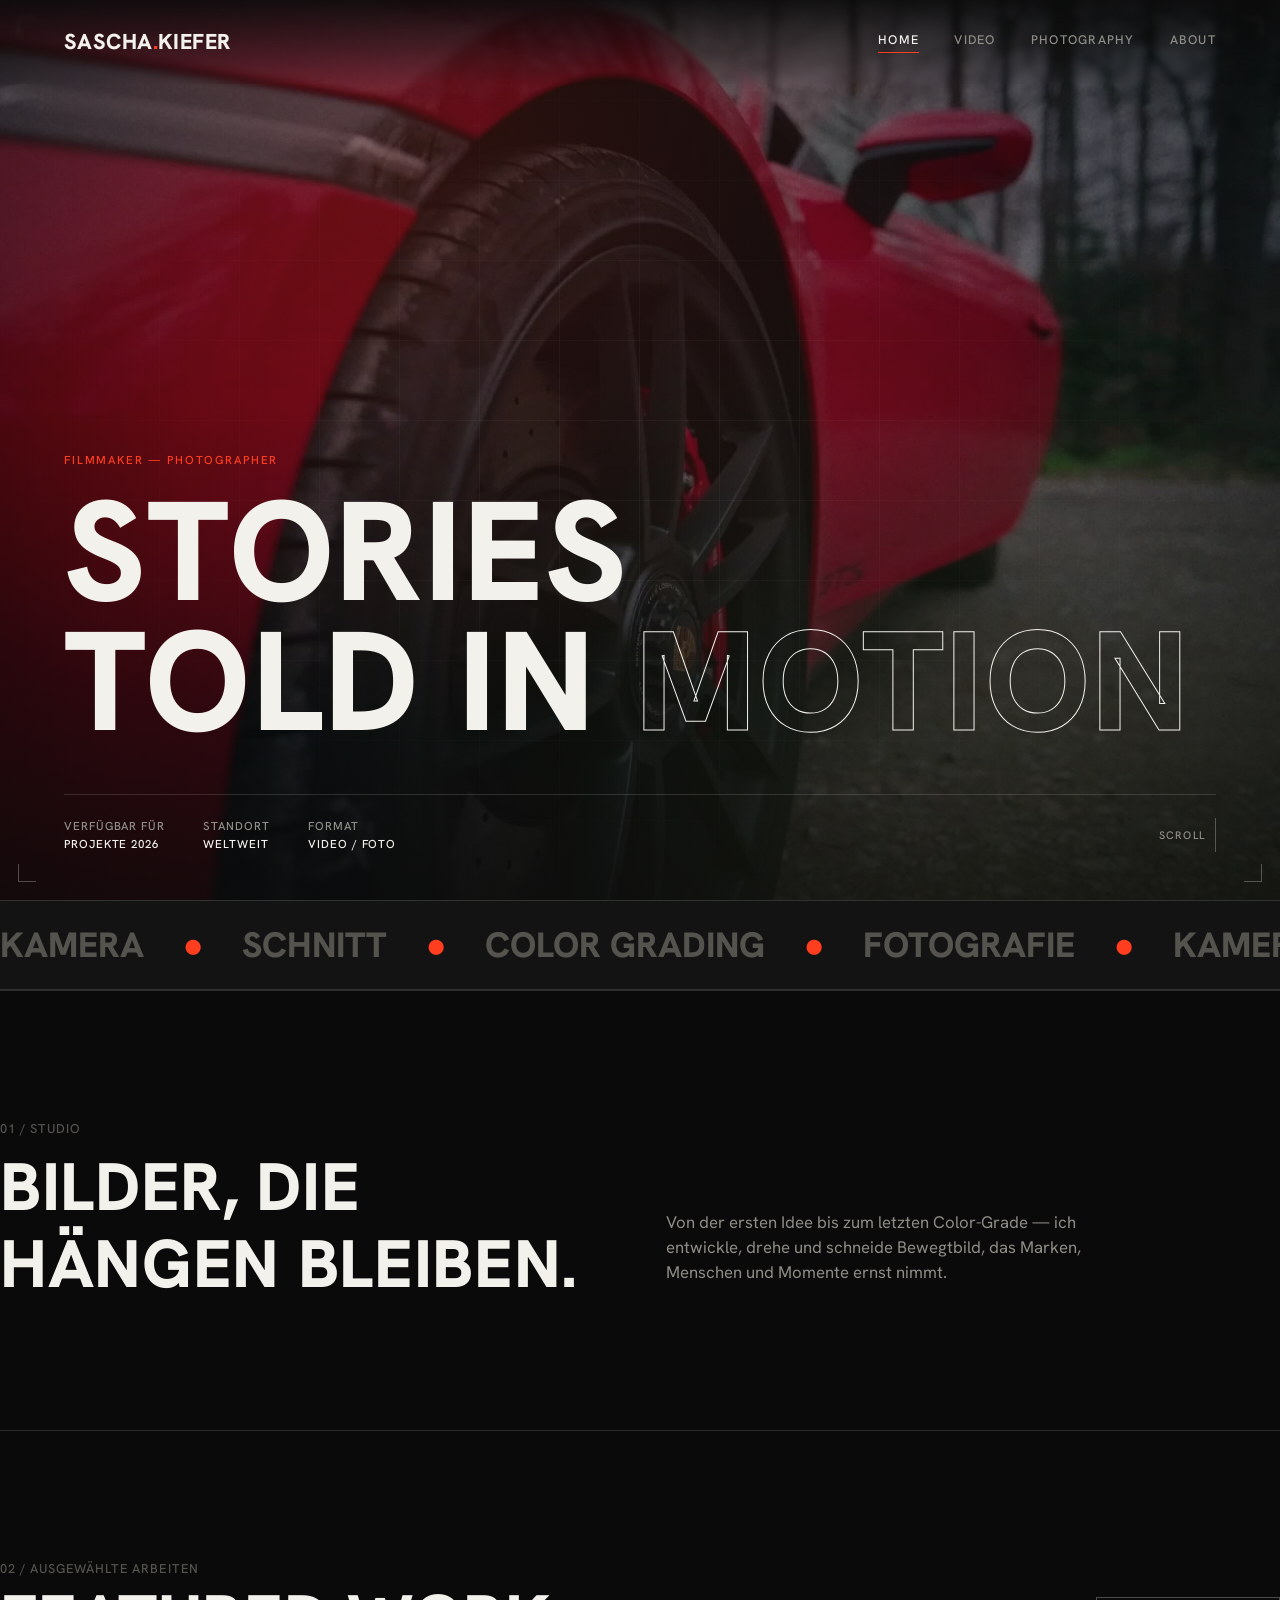
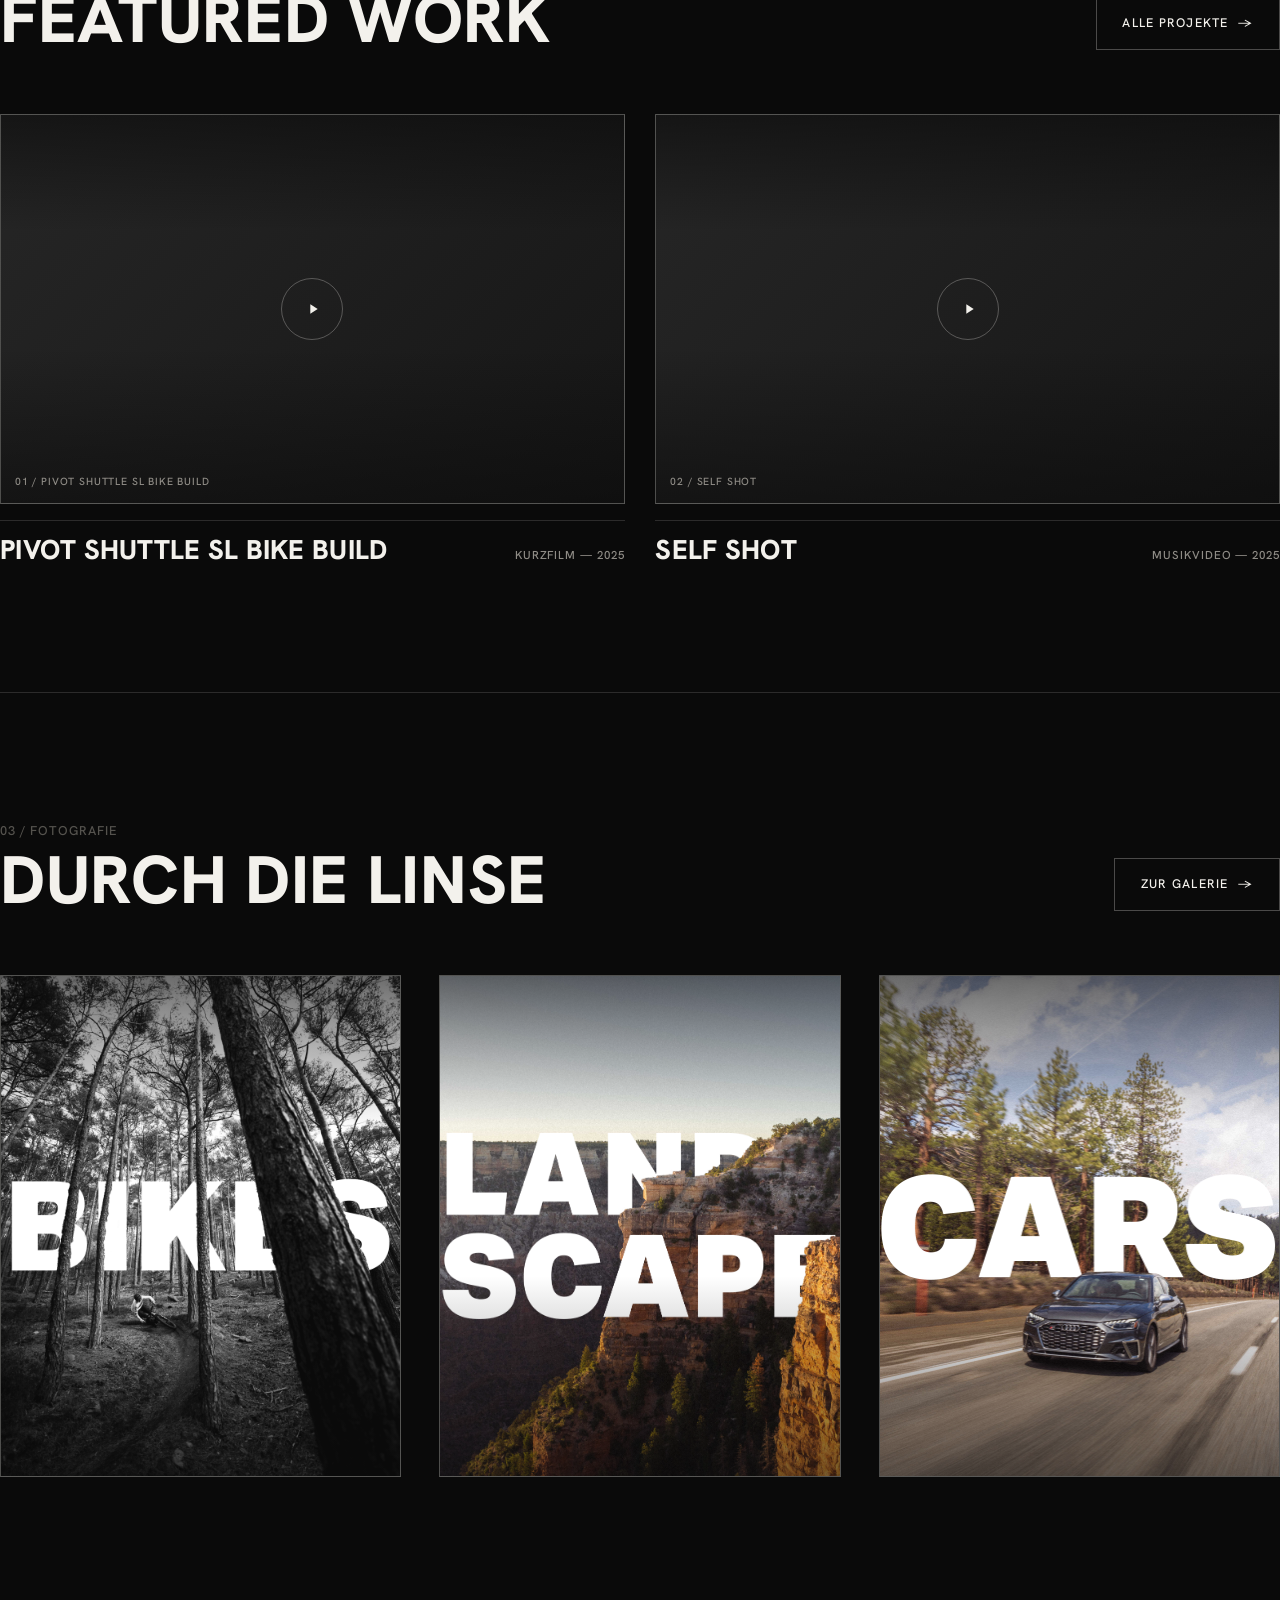
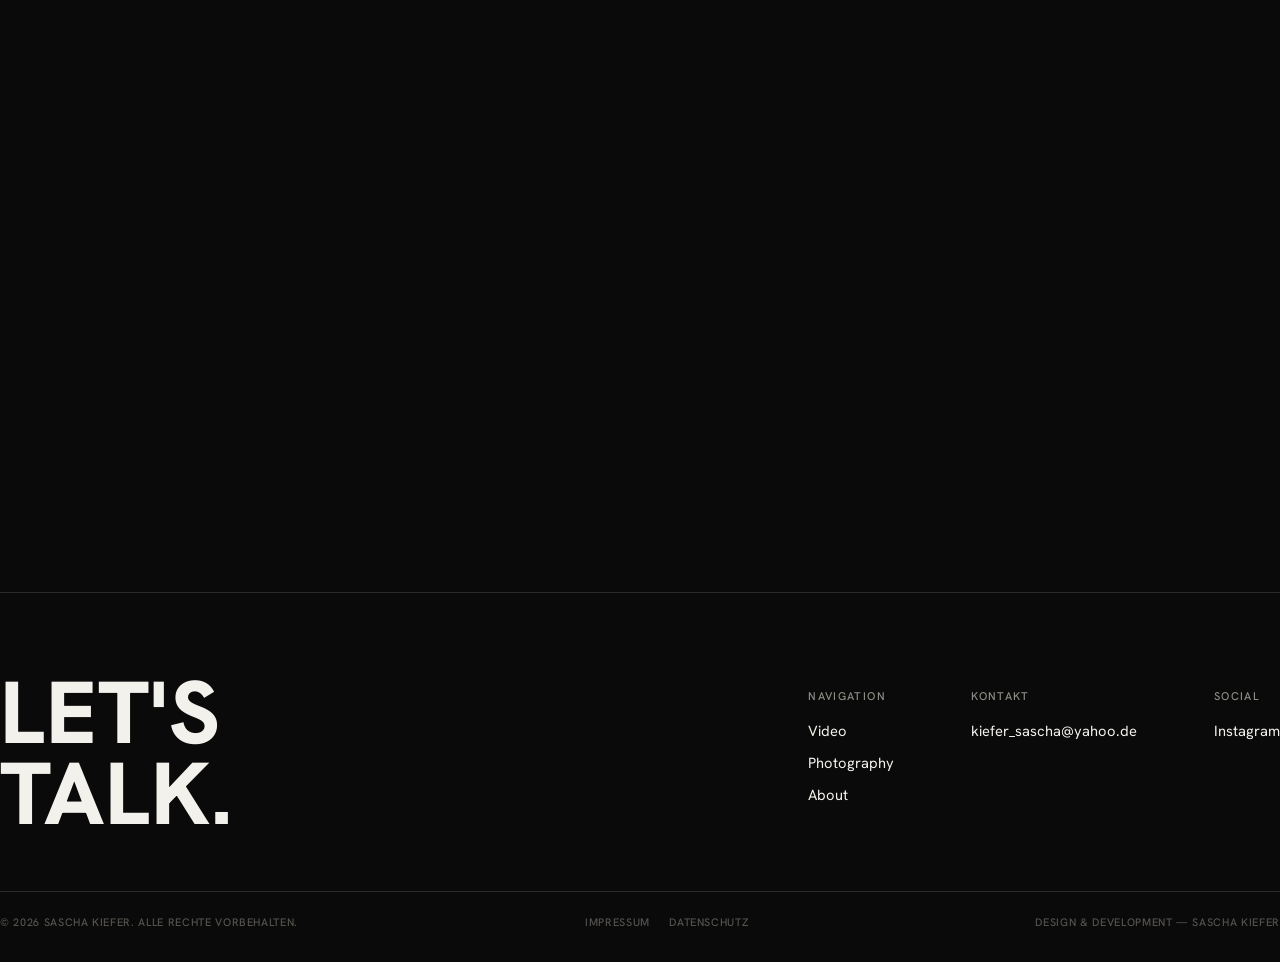
==== commit 207c5de1: "Replace category teaser images with labeled versions Swapped in the new "_beschriftet" photos for Bi" ====
--- a/index.html
+++ b/index.html
@@ -146,31 +146,25 @@
   <div class="grid-3">
     <a class="category-tile reveal" href="photography.html#bikes">
       <div class="category-tile__inner">
-        <span class="category-tile__title">Bikes</span>
         <div class="ph ph--media category-tile__media" style="--ratio: 4/5;">
           <img class="ph__img" src="assets/img/teaser-bikes.jpg" alt="Bikes — Vorschau" loading="lazy">
           <div class="ph__scrim"></div>
-          <span class="ph__corner">Bikes</span>
         </div>
       </div>
     </a>
     <a class="category-tile reveal" href="photography.html#landscape">
       <div class="category-tile__inner">
-        <span class="category-tile__title">Landscape</span>
         <div class="ph ph--media category-tile__media" style="--ratio: 4/5;">
           <img class="ph__img" src="assets/img/teaser-landscape.jpg" alt="Landscape — Vorschau" loading="lazy">
           <div class="ph__scrim"></div>
-          <span class="ph__corner">Landscape</span>
         </div>
       </div>
     </a>
     <a class="category-tile reveal" href="photography.html#cars">
       <div class="category-tile__inner">
-        <span class="category-tile__title">Cars</span>
         <div class="ph ph--media category-tile__media" style="--ratio: 4/5;">
           <img class="ph__img" src="assets/img/teaser-cars.jpg" alt="Cars — Vorschau" loading="lazy">
           <div class="ph__scrim"></div>
-          <span class="ph__corner">Cars</span>
         </div>
       </div>
     </a>
--- a/css/style.css
+++ b/css/style.css
@@ -3,7 +3,7 @@
    Dark, grained, editorial campaign aesthetic.
    ========================================================= */
 
-@import url('https://fonts.googleapis.com/css2?family=Anton&family=Space+Grotesk:wght@400;500;700&family=Space+Mono:wght@400;700&family=Playfair+Display:wght@700&family=Abril+Fatface&family=Cormorant+Garamond:wght@700&family=Bebas+Neue&family=Caveat:wght@700&family=Fredoka:wght@600&family=Bungee&display=swap');
+@import url('https://fonts.googleapis.com/css2?family=Hanken+Grotesk:wght@400;500;700;800&family=Anton&family=Space+Mono:wght@400;700&family=Playfair+Display:wght@700&family=Abril+Fatface&family=Cormorant+Garamond:wght@700&family=Bebas+Neue&family=Caveat:wght@700&family=Fredoka:wght@600&family=Bungee&display=swap');
 
 :root{
   --bg: #0a0a0a;
@@ -18,9 +18,9 @@
   --line: rgba(243,241,236,0.14);
   --line-strong: rgba(243,241,236,0.28);
 
-  --font-display: 'Anton', 'Arial Narrow', sans-serif;
-  --font-body: 'Space Grotesk', 'Helvetica Neue', Arial, sans-serif;
-  --font-mono: 'Space Mono', 'Courier New', monospace;
+  --font-display: 'Hanken Grotesk', 'Helvetica Neue', Arial, sans-serif;
+  --font-body: 'Hanken Grotesk', 'Helvetica Neue', Arial, sans-serif;
+  --font-mono: 'Hanken Grotesk', 'Helvetica Neue', Arial, sans-serif;
 
   --nav-h: 84px;
   --edge: clamp(20px, 5vw, 64px);
@@ -97,12 +97,14 @@
 /* ---------- Type helpers ---------- */
 .display{
   font-family: var(--font-display);
+  font-weight: 800;
   text-transform: uppercase;
   letter-spacing: .01em;
   line-height: .92;
 }
 .mono{
   font-family: var(--font-mono);
+  font-weight: 500;
   text-transform: uppercase;
   letter-spacing: .08em;
   font-size: .72rem;
@@ -113,6 +115,7 @@
   align-items:center;
   gap:.5em;
   font-family: var(--font-mono);
+  font-weight: 500;
   text-transform: uppercase;
   letter-spacing:.12em;
   font-size:.7rem;
@@ -128,6 +131,7 @@
 
 .eyebrow{
   font-family: var(--font-mono);
+  font-weight: 500;
   text-transform: uppercase;
   letter-spacing: .16em;
   font-size: .72rem;
@@ -138,6 +142,7 @@
 
 .section-num{
   font-family: var(--font-mono);
+  font-weight: 500;
   color: var(--fg-faint);
   font-size: .8rem;
 }
@@ -167,6 +172,7 @@
 }
 .nav__logo{
   font-family: var(--font-display);
+  font-weight: 800;
   font-size: 1.35rem;
   letter-spacing: .02em;
   text-transform: uppercase;
@@ -179,6 +185,7 @@
 }
 .nav__links a{
   font-family: var(--font-mono);
+  font-weight: 500;
   font-size: .78rem;
   letter-spacing: .1em;
   text-transform: uppercase;
@@ -230,6 +237,7 @@
 .mobile-menu.is-open{ transform: translateY(0); }
 .mobile-menu a{
   font-family: var(--font-display);
+  font-weight: 800;
   text-transform: uppercase;
   font-size: clamp(2.6rem, 12vw, 4.5rem);
   line-height: 1.15;
@@ -255,6 +263,7 @@
   align-items:center;
   gap:.6rem;
   font-family: var(--font-mono);
+  font-weight: 500;
   text-transform: uppercase;
   letter-spacing:.1em;
   font-size:.78rem;
@@ -353,7 +362,7 @@
 
 .scroll-cue{
   display:flex; align-items:center; gap:.6rem;
-  font-family: var(--font-mono); font-size:.68rem;
+  font-family: var(--font-mono); font-weight: 500; font-size:.68rem;
   letter-spacing:.12em; text-transform:uppercase; color: var(--fg-dim);
 }
 .scroll-cue__bar{
@@ -383,6 +392,7 @@
 }
 .marquee__track span{
   font-family: var(--font-display);
+  font-weight: 800;
   text-transform: uppercase;
   font-size: clamp(1.4rem, 3vw, 2.2rem);
   padding-right: 2.4rem;
@@ -409,28 +419,13 @@
   .grid-3{ grid-template-columns: 1fr; }
 }
 
-/* ---------- Category tile (title bleeds behind image) ---------- */
+/* ---------- Category tile ---------- */
 .category-tile{ display:block; }
-.category-tile__inner{ position:relative; padding-top: clamp(1.3rem, 4.2vw, 2.3rem); }
-.category-tile__title{
-  position:absolute;
-  top:0; left:0; right:0;
-  z-index:1;
-  text-align:center;
-  font-family: var(--font-display);
-  text-transform:uppercase;
-  font-size: clamp(2.6rem, 9vw, 4.6rem);
-  line-height:.82;
-  letter-spacing:-.01em;
-  color: var(--fg);
-  pointer-events:none;
-  transition: color .3s var(--ease);
-}
+.category-tile__inner{ position:relative; }
 .category-tile__media{
   position:relative;
   z-index:2;
 }
-.category-tile:hover .category-tile__title{ color: var(--accent); }
 
 /* ---------- Section headers ---------- */
 .section__head{
@@ -469,6 +464,7 @@
   top:50%; left:50%;
   transform: translate(-50%,-50%);
   font-family: var(--font-mono);
+  font-weight: 500;
   font-size:.7rem;
   letter-spacing:.1em;
   text-transform:uppercase;
@@ -483,6 +479,7 @@
   position:relative; z-index:2;
   margin: 14px;
   font-family: var(--font-mono);
+  font-weight: 500;
   font-size:.65rem;
   color: var(--fg-dim);
   letter-spacing:.08em;
@@ -502,15 +499,16 @@
   align-items:center;
   gap: 1.5rem;
 }
-.work-card__index{ font-family: var(--font-mono); color: var(--fg-faint); font-size:.85rem; }
+.work-card__index{ font-family: var(--font-mono); font-weight: 500; color: var(--fg-faint); font-size:.85rem; }
 .work-card__title{
   font-family: var(--font-display);
+  font-weight: 800;
   text-transform: uppercase;
   font-size: clamp(1.4rem, 3.4vw, 2.4rem);
   transition: color .3s var(--ease), transform .3s var(--ease);
 }
-.work-card__cat{ font-family: var(--font-mono); font-size:.72rem; color: var(--fg-dim); text-transform:uppercase; letter-spacing:.08em; }
-.work-card__year{ font-family: var(--font-mono); font-size:.78rem; color: var(--fg-dim); }
+.work-card__cat{ font-family: var(--font-mono); font-weight: 500; font-size:.72rem; color: var(--fg-dim); text-transform:uppercase; letter-spacing:.08em; }
+.work-card__year{ font-family: var(--font-mono); font-weight: 500; font-size:.78rem; color: var(--fg-dim); }
 .work-card__preview{
   grid-column: 1 / -1;
   height:0;
@@ -537,6 +535,7 @@
 }
 .filters button{
   font-family: var(--font-mono);
+  font-weight: 500;
   font-size:.72rem;
   letter-spacing:.1em;
   text-transform: uppercase;
@@ -580,6 +579,7 @@
   padding: 1rem;
   display:flex; justify-content:space-between;
   font-family: var(--font-mono);
+  font-weight: 500;
   font-size:.66rem;
   letter-spacing:.08em;
   text-transform: uppercase;
@@ -719,6 +719,7 @@
   padding: 1.1rem 0;
   border-bottom: 1px solid var(--line);
   font-family: var(--font-mono);
+  font-weight: 500;
   font-size:.82rem;
   text-transform: uppercase;
   letter-spacing:.04em;
@@ -738,12 +739,14 @@
   left: 0;
   top: 1.6rem;
   font-family: var(--font-mono);
+  font-weight: 500;
   color: var(--accent);
   font-size:.9rem;
 }
 .num-list li > div:first-child:empty{ display:none; }
 .num-list h3{
   font-family: var(--font-display);
+  font-weight: 800;
   text-transform: uppercase;
   font-size: clamp(1.15rem, 2.2vw, 1.5rem);
   margin-bottom:.4rem;
@@ -754,6 +757,7 @@
 .legal{ max-width: 74ch; }
 .legal h2{
   font-family: var(--font-display);
+  font-weight: 800;
   text-transform: uppercase;
   font-size: clamp(1.2rem, 2.4vw, 1.6rem);
   margin-top: 3rem;
@@ -788,6 +792,7 @@
 }
 .clients span{
   font-family: var(--font-display);
+  font-weight: 800;
   text-transform:uppercase;
   font-size: clamp(1.1rem, 2.6vw, 1.6rem);
   color: var(--fg-faint);
@@ -810,7 +815,7 @@
   display:flex; gap: clamp(2rem, 6vw, 5rem); flex-wrap:wrap;
 }
 .footer__col h4{
-  font-family: var(--font-mono); font-size:.7rem; letter-spacing:.12em;
+  font-family: var(--font-mono); font-weight: 500; font-size:.7rem; letter-spacing:.12em;
   text-transform:uppercase; color: var(--fg-dim); margin-bottom:1rem;
 }
 .footer__col a, .footer__col span{
@@ -826,6 +831,7 @@
   border-top:1px solid var(--line);
   padding-top: 1.4rem;
   font-family: var(--font-mono);
+  font-weight: 500;
   font-size:.68rem;
   letter-spacing:.06em;
   text-transform: uppercase;
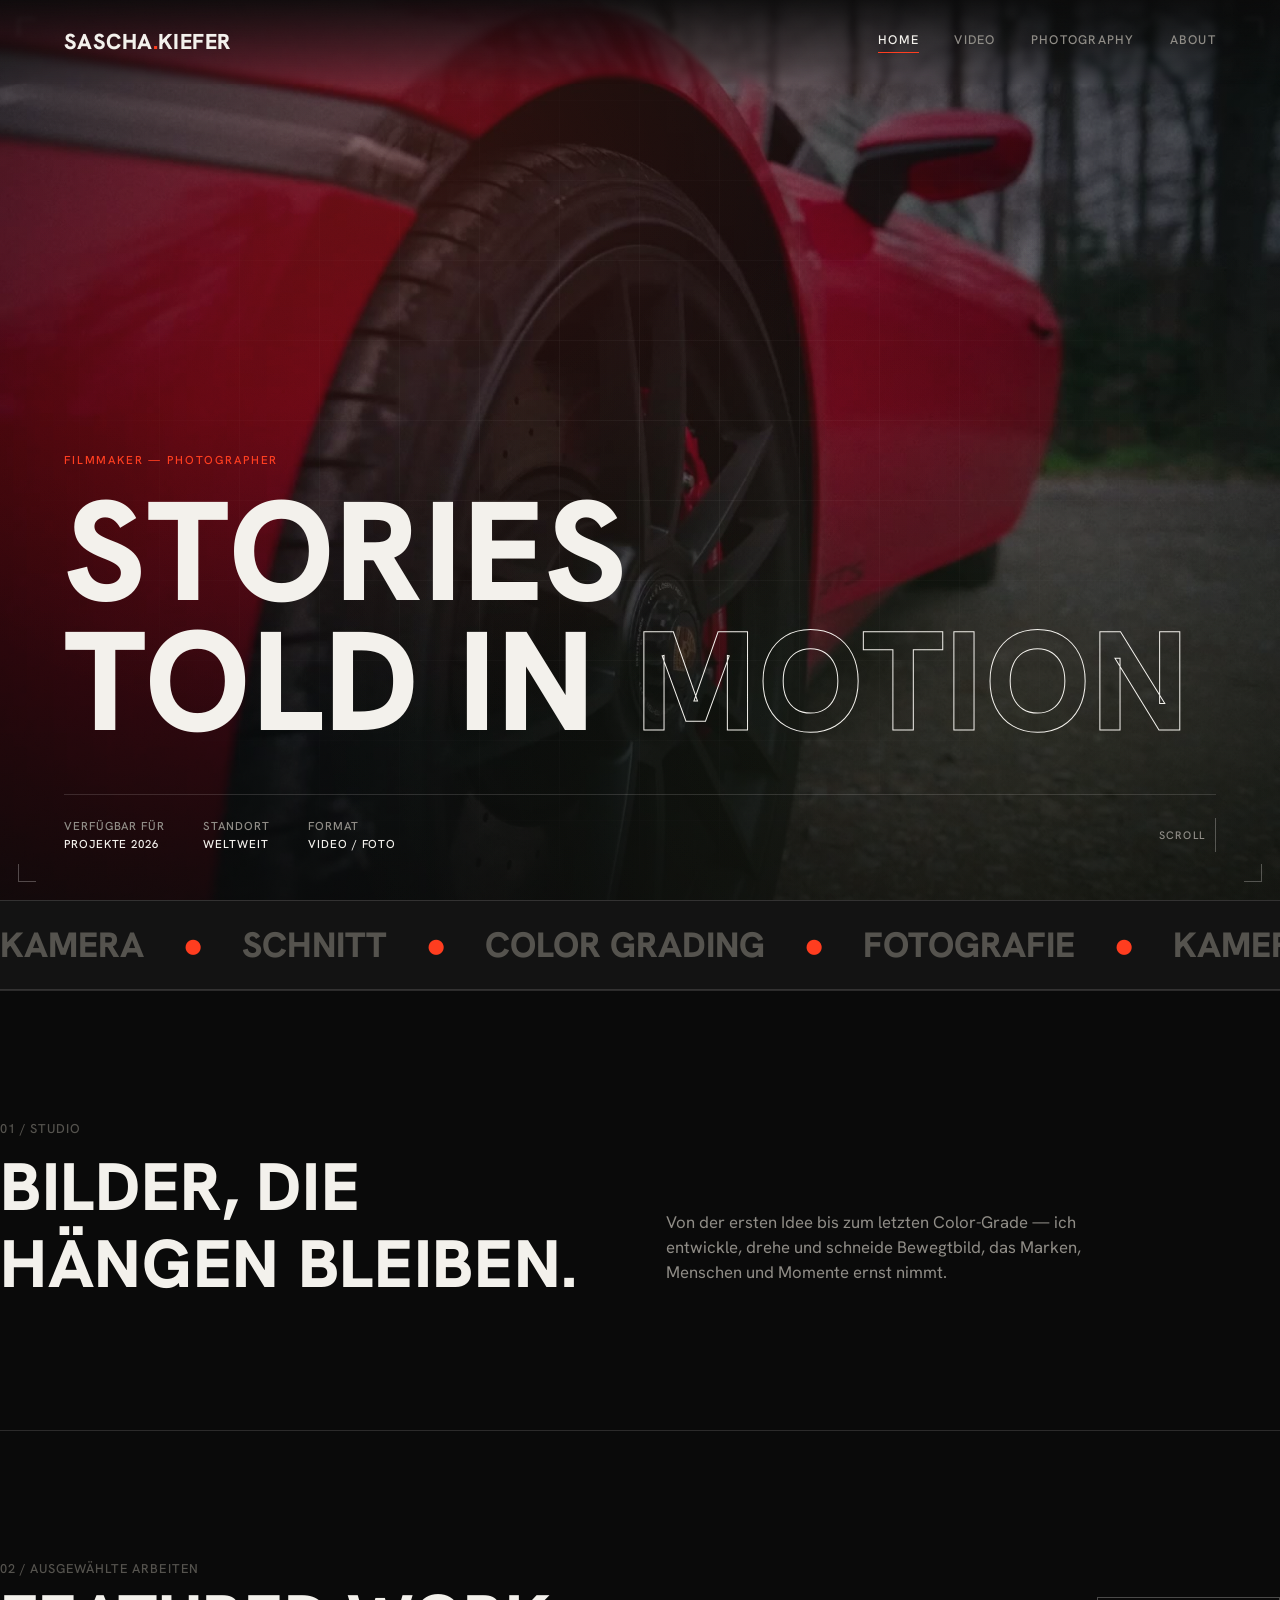
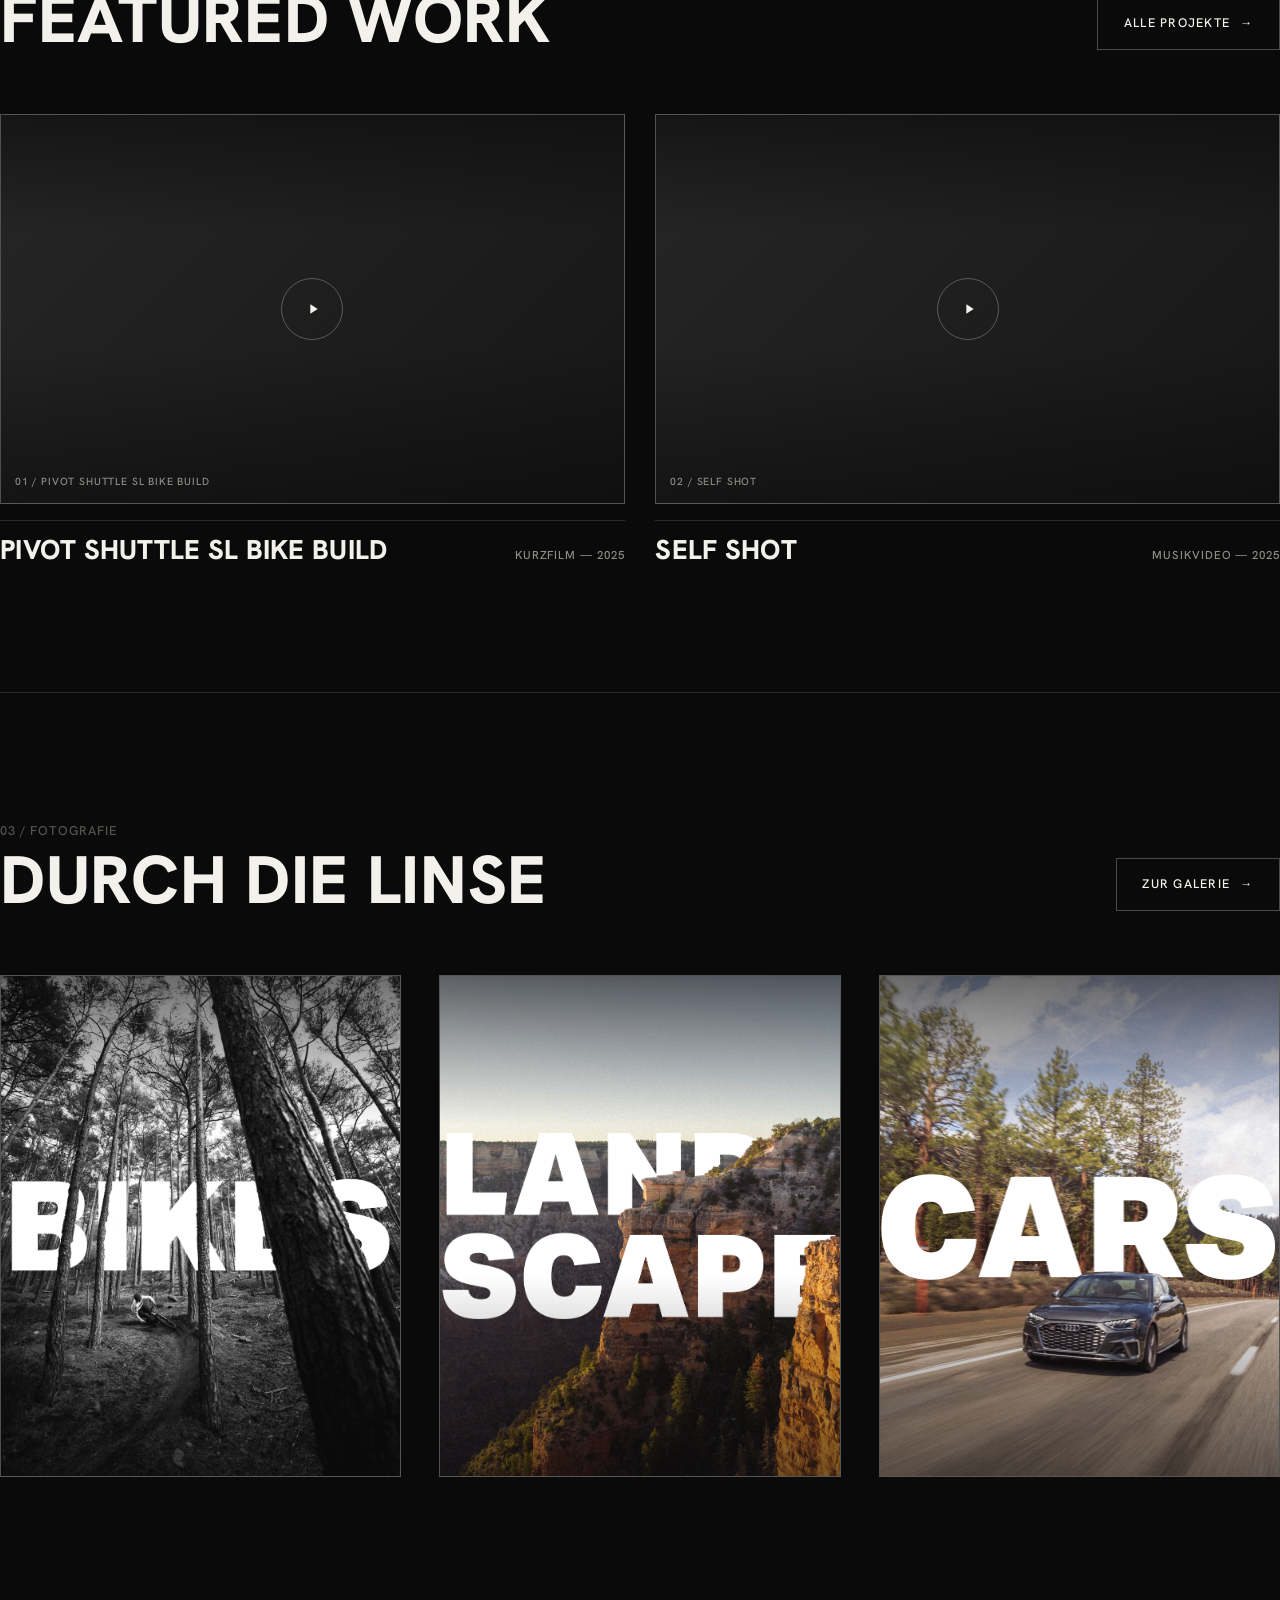
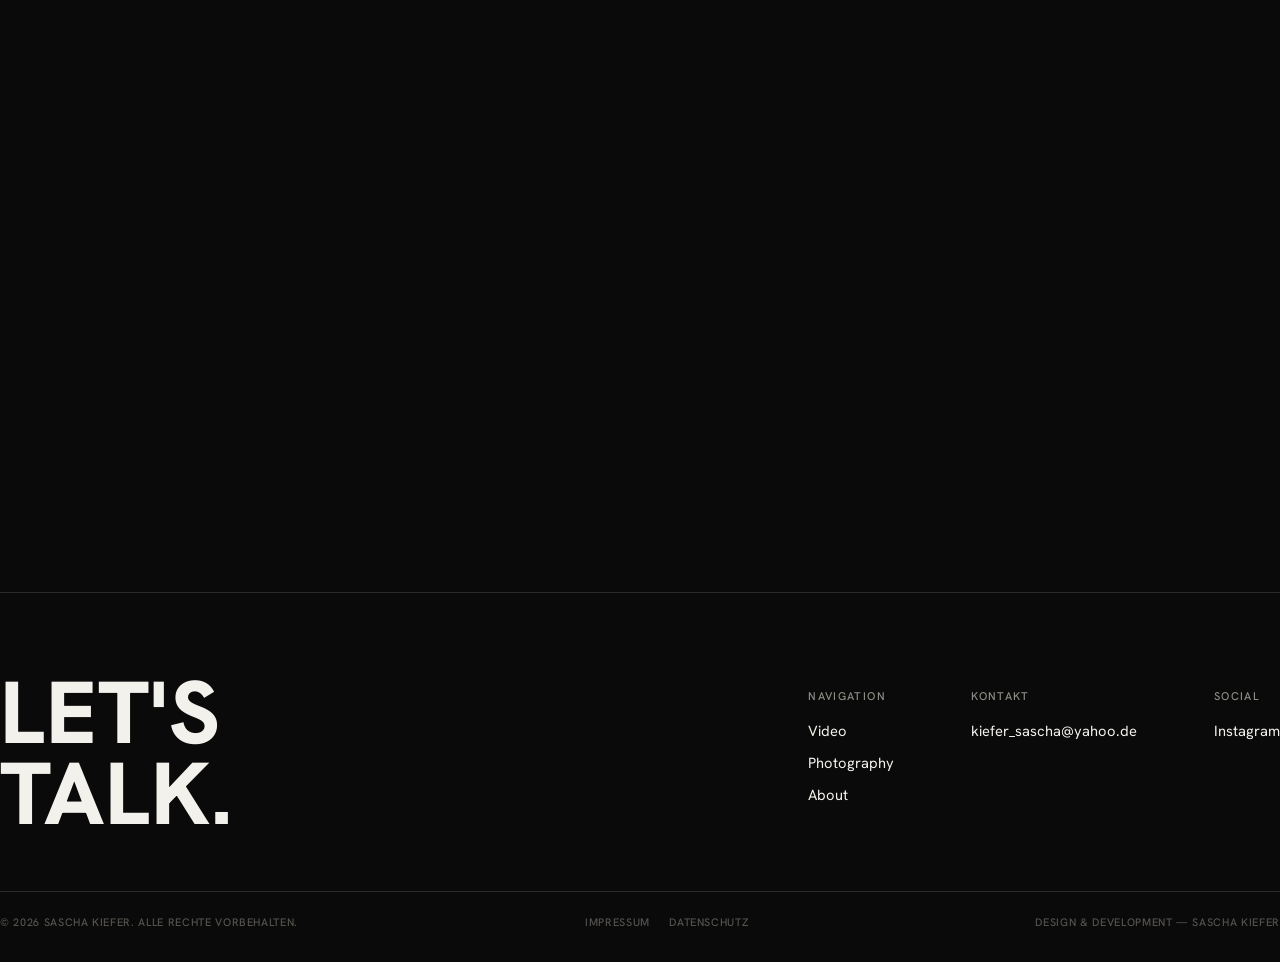
==== commit ba3b9f7e: "Add favicon, cap content width, add focus states, self-host fonts - Real favicon (branded "S." mark)" ====
--- a/index.html
+++ b/index.html
@@ -5,7 +5,7 @@
 <meta name="viewport" content="width=device-width, initial-scale=1.0">
 <title>Sascha Kiefer — Filmmaker &amp; Photographer</title>
 <meta name="description" content="Sascha Kiefer — Videoproduktion, Regie und Fotografie.">
-<link rel="icon" href="data:,">
+<link rel="icon" type="image/svg+xml" href="assets/favicon.svg">
 <link rel="stylesheet" href="css/style.css">
 </head>
 <body>
--- a/css/style.css
+++ b/css/style.css
@@ -3,7 +3,21 @@
    Dark, grained, editorial campaign aesthetic.
    ========================================================= */
 
-@import url('https://fonts.googleapis.com/css2?family=Hanken+Grotesk:wght@400;500;700;800&family=Anton&family=Space+Mono:wght@400;700&family=Playfair+Display:wght@700&family=Abril+Fatface&family=Cormorant+Garamond:wght@700&family=Bebas+Neue&family=Caveat:wght@700&family=Fredoka:wght@600&family=Bungee&display=swap');
+/* Self-hosted fonts (was: Google Fonts @import). See assets/fonts/. */
+@font-face{ font-family:'Hanken Grotesk'; font-style:normal; font-weight:400; font-display:swap; src:url('../assets/fonts/hanken-grotesk-variable.woff2') format('woff2'); }
+@font-face{ font-family:'Hanken Grotesk'; font-style:normal; font-weight:500; font-display:swap; src:url('../assets/fonts/hanken-grotesk-variable.woff2') format('woff2'); }
+@font-face{ font-family:'Hanken Grotesk'; font-style:normal; font-weight:700; font-display:swap; src:url('../assets/fonts/hanken-grotesk-variable.woff2') format('woff2'); }
+@font-face{ font-family:'Hanken Grotesk'; font-style:normal; font-weight:800; font-display:swap; src:url('../assets/fonts/hanken-grotesk-variable.woff2') format('woff2'); }
+@font-face{ font-family:'Anton'; font-style:normal; font-weight:400; font-display:swap; src:url('../assets/fonts/anton-400.woff2') format('woff2'); }
+@font-face{ font-family:'Space Mono'; font-style:normal; font-weight:400; font-display:swap; src:url('../assets/fonts/space-mono-400.woff2') format('woff2'); }
+@font-face{ font-family:'Space Mono'; font-style:normal; font-weight:700; font-display:swap; src:url('../assets/fonts/space-mono-700.woff2') format('woff2'); }
+@font-face{ font-family:'Playfair Display'; font-style:normal; font-weight:700; font-display:swap; src:url('../assets/fonts/playfair-display-700.woff2') format('woff2'); }
+@font-face{ font-family:'Abril Fatface'; font-style:normal; font-weight:400; font-display:swap; src:url('../assets/fonts/abril-fatface-400.woff2') format('woff2'); }
+@font-face{ font-family:'Cormorant Garamond'; font-style:normal; font-weight:700; font-display:swap; src:url('../assets/fonts/cormorant-garamond-700.woff2') format('woff2'); }
+@font-face{ font-family:'Bebas Neue'; font-style:normal; font-weight:400; font-display:swap; src:url('../assets/fonts/bebas-neue-400.woff2') format('woff2'); }
+@font-face{ font-family:'Caveat'; font-style:normal; font-weight:700; font-display:swap; src:url('../assets/fonts/caveat-700.woff2') format('woff2'); }
+@font-face{ font-family:'Fredoka'; font-style:normal; font-weight:600; font-display:swap; src:url('../assets/fonts/fredoka-600.woff2') format('woff2'); }
+@font-face{ font-family:'Bungee'; font-style:normal; font-weight:400; font-display:swap; src:url('../assets/fonts/bungee-400.woff2') format('woff2'); }
 
 :root{
   --bg: #0a0a0a;
@@ -24,6 +38,7 @@
 
   --nav-h: 84px;
   --edge: clamp(20px, 5vw, 64px);
+  --max-w: 1800px;
 
   --ease: cubic-bezier(.16,.84,.44,1);
 }
@@ -62,6 +77,15 @@
 
 ::selection{ background: var(--accent); color: #0a0a0a; }
 
+/* ---------- Focus states (keyboard navigation) ---------- */
+a:focus-visible,
+button:focus-visible{
+  outline: 2px solid var(--accent);
+  outline-offset: 3px;
+}
+.nav__links a:focus-visible{ outline-offset: 6px; }
+.play-btn:focus-visible{ outline-offset: 5px; }
+
 /* ---------- Grain overlay ---------- */
 .grain{
   position: fixed;
@@ -149,6 +173,8 @@
 
 /* ---------- Layout ---------- */
 .wrap{
+  max-width: var(--max-w);
+  margin-inline: auto;
   padding-left: var(--edge);
   padding-right: var(--edge);
 }
@@ -163,6 +189,8 @@
   top:0; left:0; right:0;
   z-index: 500;
   height: var(--nav-h);
+  max-width: var(--max-w);
+  margin-inline: auto;
   display:flex;
   align-items:center;
   justify-content:space-between;
@@ -280,6 +308,7 @@
 
 /* ---------- Hero ---------- */
 .hero{
+  max-width: none; /* video/bg must stay full-bleed; only .wrap's edge padding applies here */
   min-height: 100svh;
   display:flex;
   flex-direction:column;
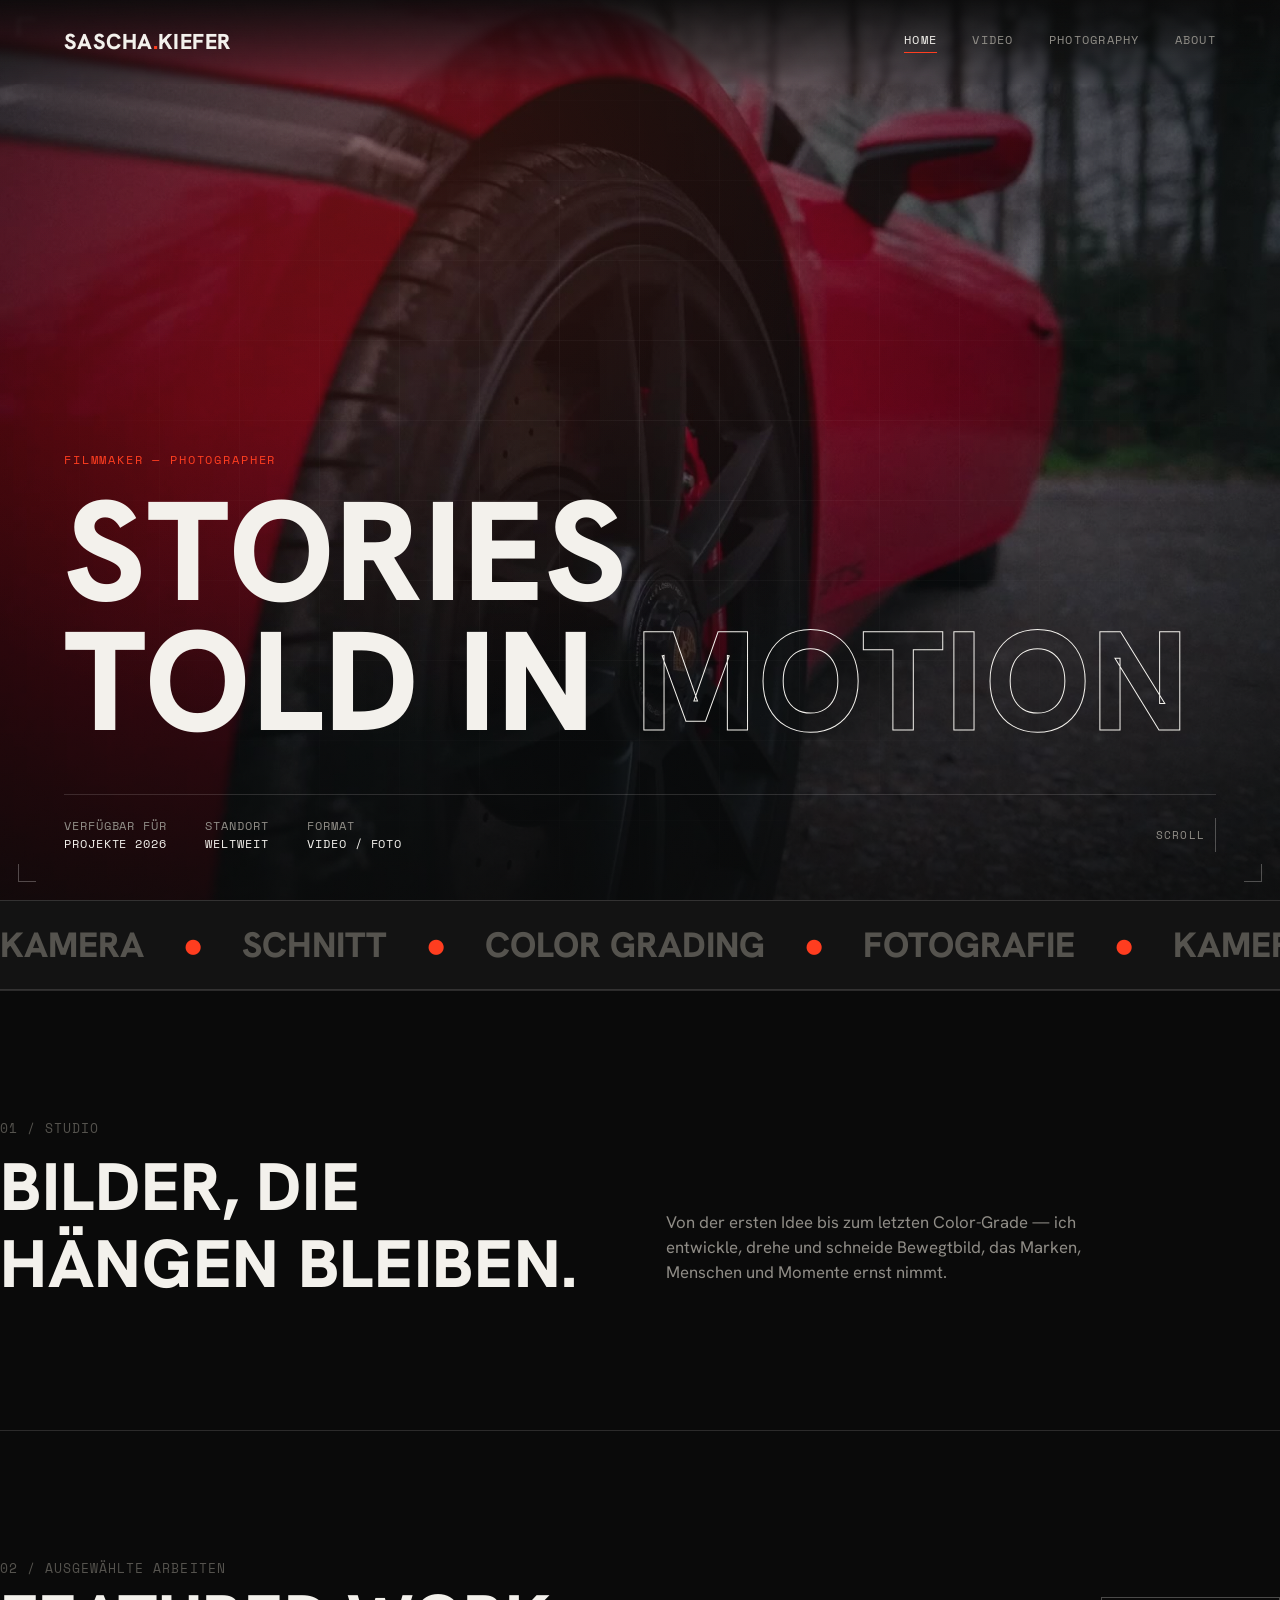
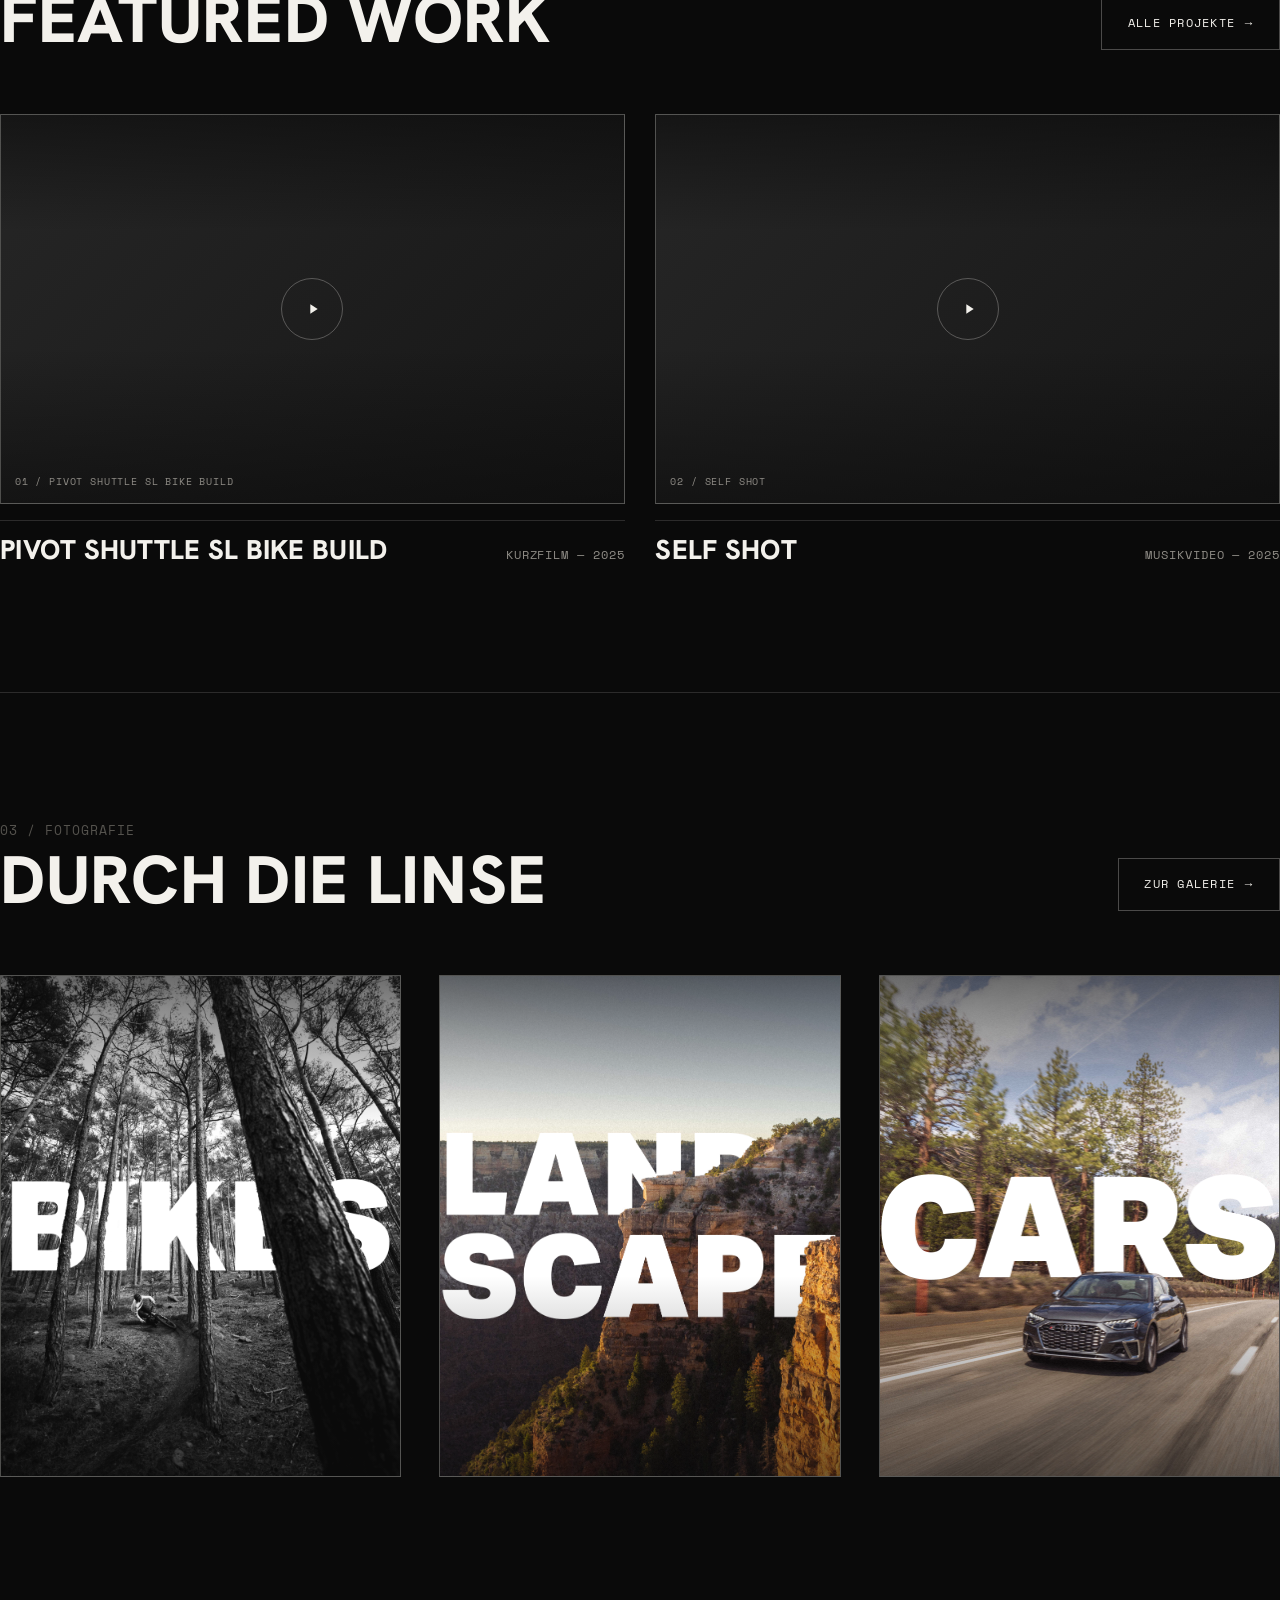
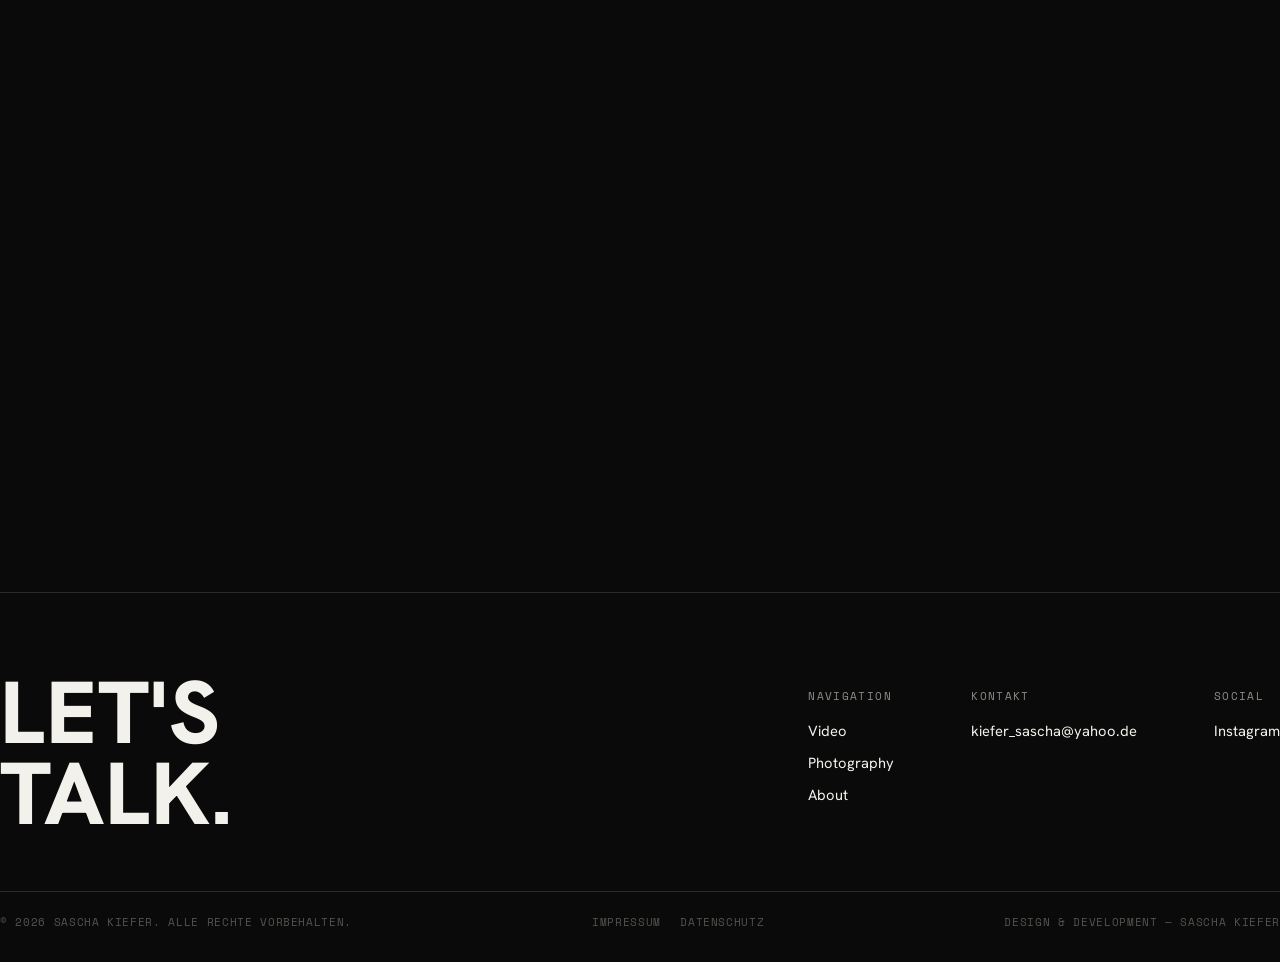
==== commit a16376db: "Add custom 404, social preview tags, use Space Mono, drop lime accent - New branded 404.html (GitHub" ====
--- a/index.html
+++ b/index.html
@@ -5,6 +5,16 @@
 <meta name="viewport" content="width=device-width, initial-scale=1.0">
 <title>Sascha Kiefer — Filmmaker &amp; Photographer</title>
 <meta name="description" content="Sascha Kiefer — Videoproduktion, Regie und Fotografie.">
+<meta property="og:type" content="website">
+<meta property="og:site_name" content="Sascha Kiefer">
+<meta property="og:title" content="Sascha Kiefer — Filmmaker &amp; Photographer">
+<meta property="og:description" content="Sascha Kiefer — Videoproduktion, Regie und Fotografie.">
+<meta property="og:url" content="https://saschakiefer96-dev.github.io/website/">
+<meta property="og:image" content="https://saschakiefer96-dev.github.io/website/assets/img/hero-poster.jpg">
+<meta name="twitter:card" content="summary_large_image">
+<meta name="twitter:title" content="Sascha Kiefer — Filmmaker &amp; Photographer">
+<meta name="twitter:description" content="Sascha Kiefer — Videoproduktion, Regie und Fotografie.">
+<meta name="twitter:image" content="https://saschakiefer96-dev.github.io/website/assets/img/hero-poster.jpg">
 <link rel="icon" type="image/svg+xml" href="assets/favicon.svg">
 <link rel="stylesheet" href="css/style.css">
 </head>
--- a/css/style.css
+++ b/css/style.css
@@ -28,13 +28,12 @@
   --fg-dim: #8f8c86;
   --fg-faint: #55534e;
   --accent: #ff3d1f;
-  --accent-2: #d6ff3d;
   --line: rgba(243,241,236,0.14);
   --line-strong: rgba(243,241,236,0.28);
 
   --font-display: 'Hanken Grotesk', 'Helvetica Neue', Arial, sans-serif;
   --font-body: 'Hanken Grotesk', 'Helvetica Neue', Arial, sans-serif;
-  --font-mono: 'Hanken Grotesk', 'Helvetica Neue', Arial, sans-serif;
+  --font-mono: 'Space Mono', 'SF Mono', Consolas, monospace;
 
   --nav-h: 84px;
   --edge: clamp(20px, 5vw, 64px);
@@ -333,7 +332,6 @@
   z-index:-1;
   background:
     radial-gradient(ellipse at 30% 20%, rgba(255,61,31,.16), transparent 55%),
-    radial-gradient(ellipse at 80% 80%, rgba(214,255,61,.05), transparent 50%),
     linear-gradient(180deg, rgba(10,10,10,.55) 0%, rgba(10,10,10,.35) 45%, rgba(10,10,10,.85) 100%);
 }
 .hero__bg::after{
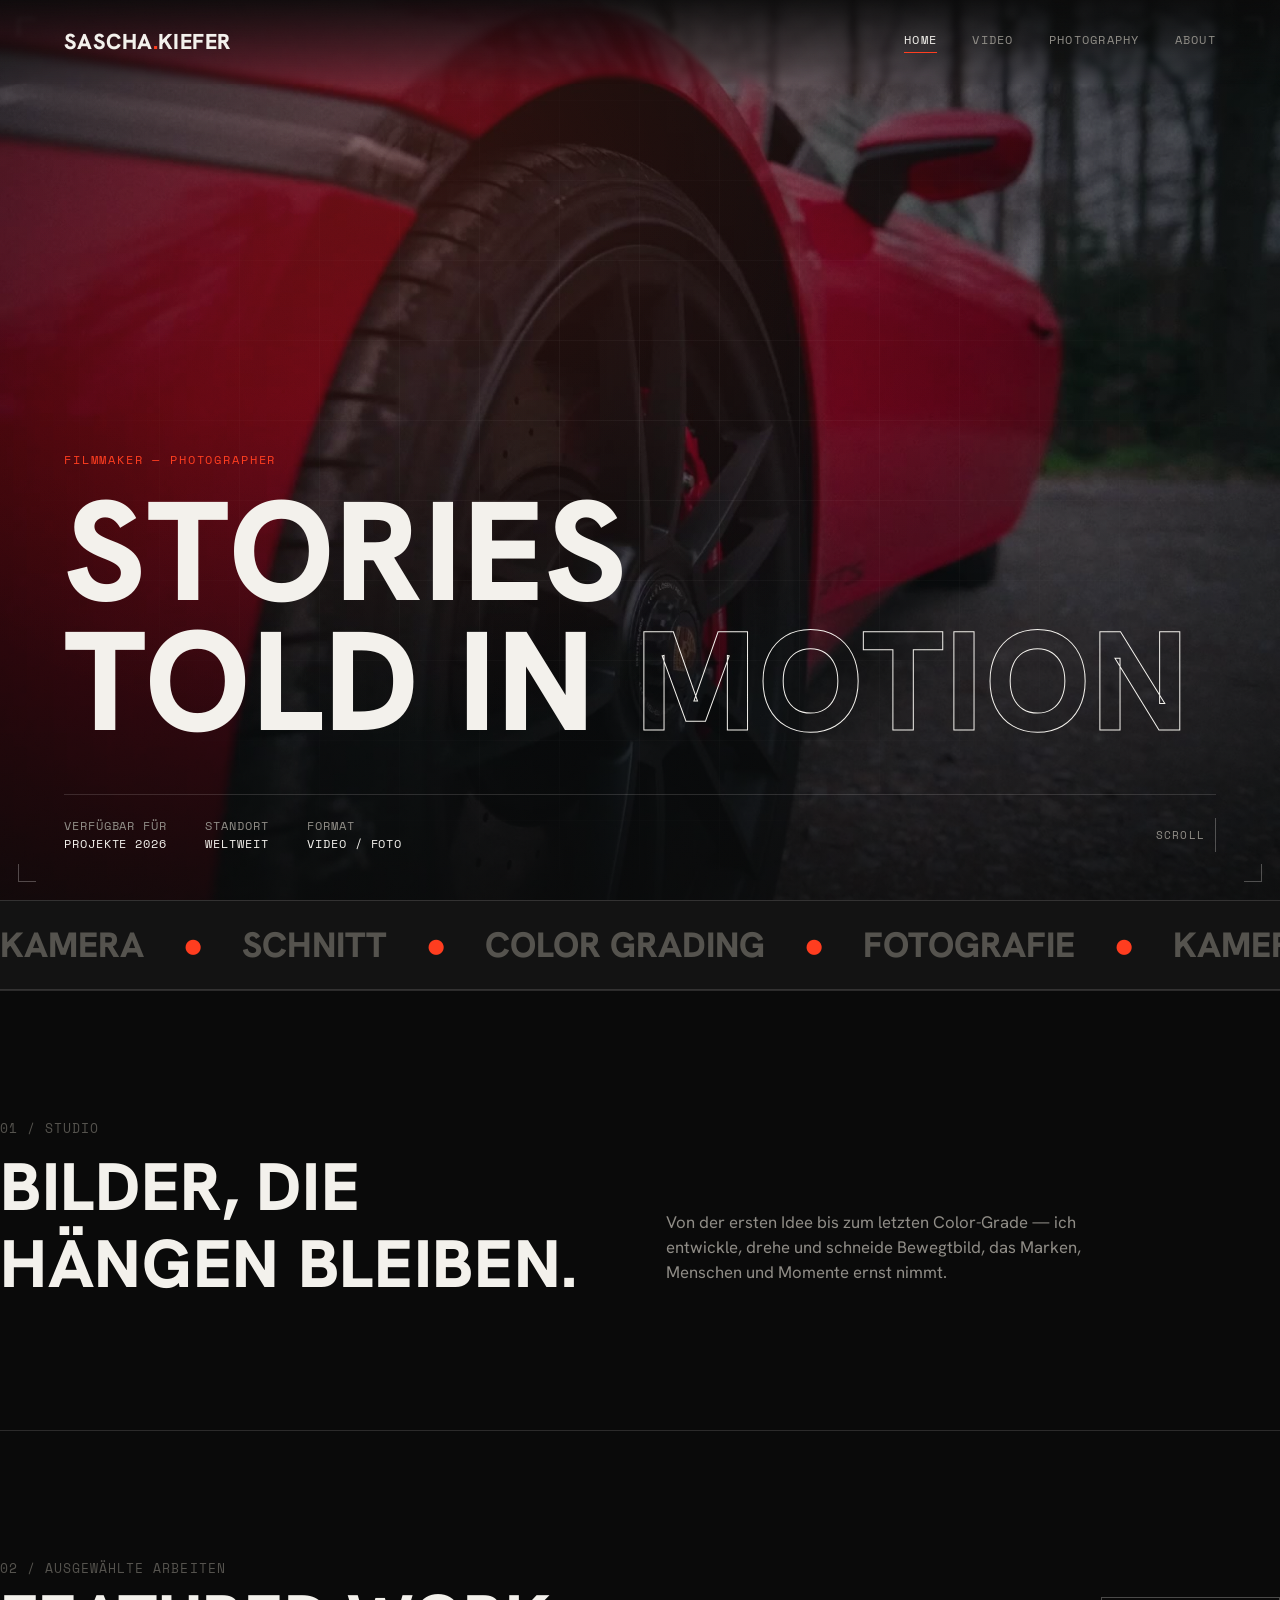
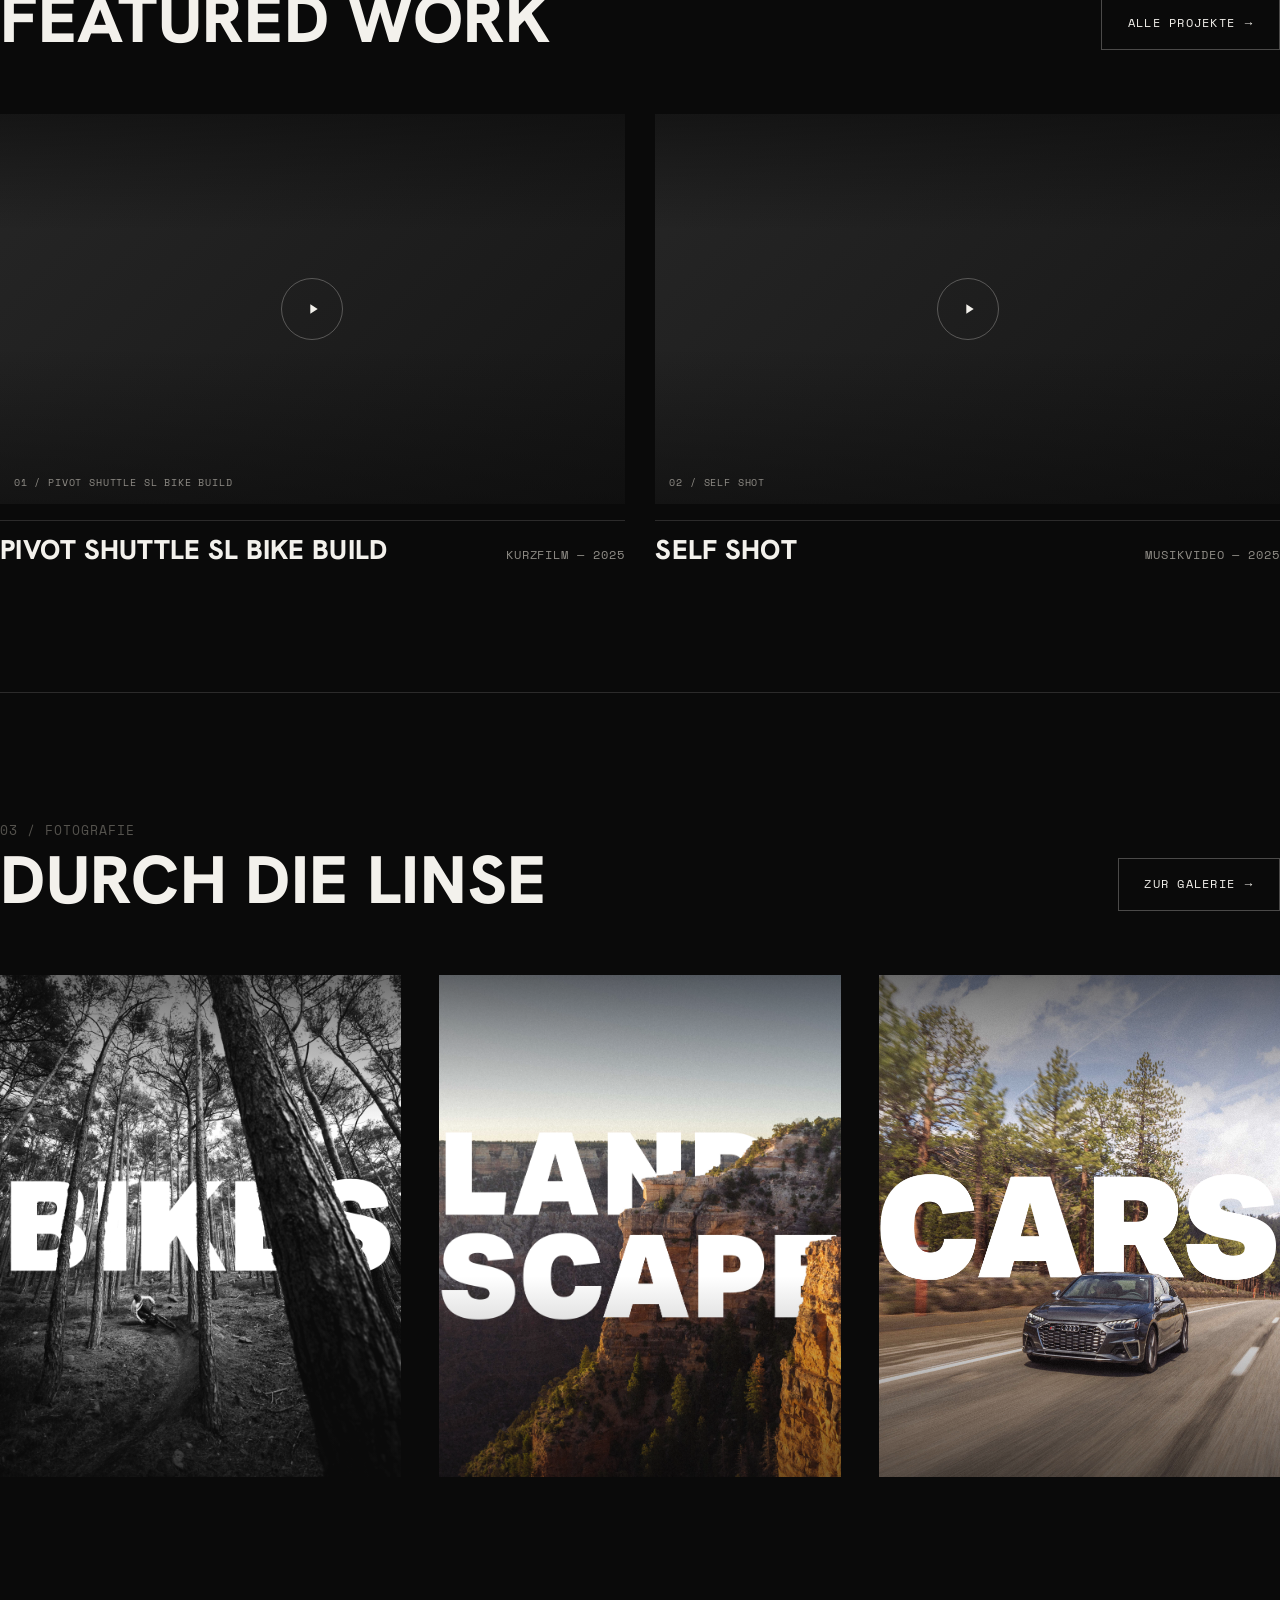
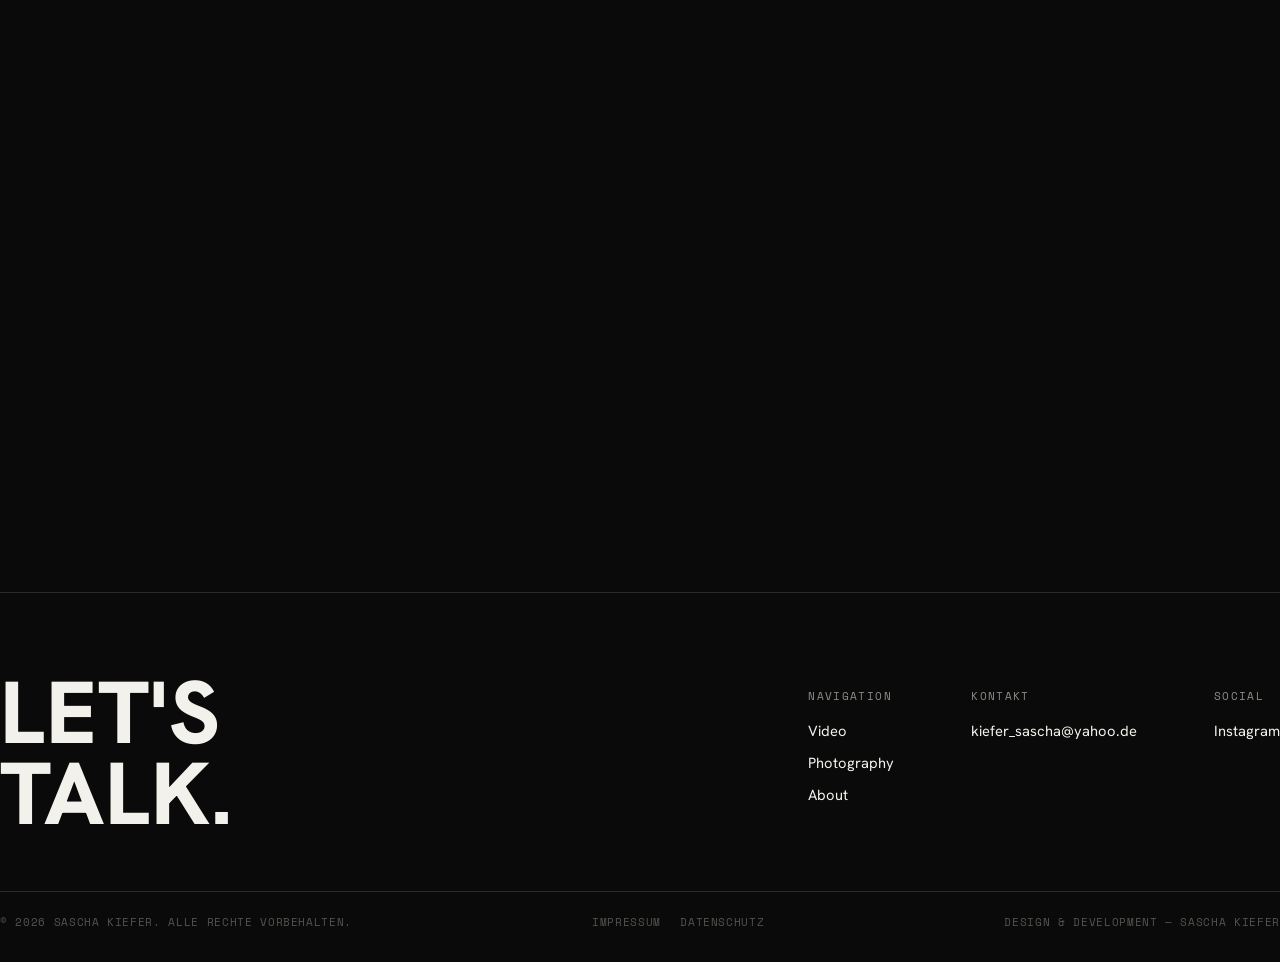
==== commit 9c3292bb: "Fix nav/hero misalignment with page content on ultra-wide screens Nav and the hero text were capped " ====
--- a/index.html
+++ b/index.html
@@ -24,14 +24,16 @@
 <div class="reticle"><span class="tl"></span><span class="tr"></span><span class="bl"></span><span class="br"></span></div>
 
 <nav class="nav">
-  <a href="index.html" class="nav__logo">Sascha<span>.</span>Kiefer</a>
-  <div class="nav__links">
-    <a href="index.html" class="active">Home</a>
-    <a href="projects.html">Video</a>
-    <a href="photography.html">Photography</a>
-    <a href="about.html">About</a>
-  </div>
-  <button class="nav__toggle" aria-label="Menü öffnen"><span></span><span></span><span></span></button>
+  <div class="nav__inner">
+    <a href="index.html" class="nav__logo">Sascha<span>.</span>Kiefer</a>
+    <div class="nav__links">
+      <a href="index.html" class="active">Home</a>
+      <a href="projects.html">Video</a>
+      <a href="photography.html">Photography</a>
+      <a href="about.html">About</a>
+    </div>
+    <button class="nav__toggle" aria-label="Menü öffnen"><span></span><span></span><span></span></button>
+  </div>
 </nav>
 
 <div class="mobile-menu">
@@ -51,21 +53,23 @@
   </video>
   <div class="hero__bg"></div>
 
-  <div class="hero__eyebrow eyebrow">Filmmaker — Photographer</div>
-  <h1 class="hero__title display">
-    Stories<br>
-    told in <span class="motion-wrap"><span class="outline motion-ghost" aria-hidden="true">motion</span><span class="outline motion-live">motion</span></span>
-  </h1>
-
-  <div class="hero__foot">
-    <div class="hero__meta">
-      <div class="mono">Verfügbar für<span style="color:var(--fg)">Projekte 2026</span></div>
-      <div class="mono">Standort<span style="color:var(--fg)">Weltweit</span></div>
-      <div class="mono">Format<span style="color:var(--fg)">Video / Foto</span></div>
-    </div>
-    <div class="scroll-cue">
-      Scroll
-      <div class="scroll-cue__bar"></div>
+  <div class="hero__content">
+    <div class="hero__eyebrow eyebrow">Filmmaker — Photographer</div>
+    <h1 class="hero__title display">
+      Stories<br>
+      told in <span class="motion-wrap"><span class="outline motion-ghost" aria-hidden="true">motion</span><span class="outline motion-live">motion</span></span>
+    </h1>
+
+    <div class="hero__foot">
+      <div class="hero__meta">
+        <div class="mono">Verfügbar für<span style="color:var(--fg)">Projekte 2026</span></div>
+        <div class="mono">Standort<span style="color:var(--fg)">Weltweit</span></div>
+        <div class="mono">Format<span style="color:var(--fg)">Video / Foto</span></div>
+      </div>
+      <div class="scroll-cue">
+        Scroll
+        <div class="scroll-cue__bar"></div>
+      </div>
     </div>
   </div>
 </header>
--- a/css/style.css
+++ b/css/style.css
@@ -188,14 +188,17 @@
   top:0; left:0; right:0;
   z-index: 500;
   height: var(--nav-h);
+  background: linear-gradient(to bottom, rgba(var(--bg-rgb),.9), rgba(var(--bg-rgb),0));
+  backdrop-filter: blur(2px);
+}
+.nav__inner{
   max-width: var(--max-w);
+  height: 100%;
   margin-inline: auto;
   display:flex;
   align-items:center;
   justify-content:space-between;
   padding: 0 var(--edge);
-  background: linear-gradient(to bottom, rgba(var(--bg-rgb),.9), rgba(var(--bg-rgb),0));
-  backdrop-filter: blur(2px);
 }
 .nav__logo{
   font-family: var(--font-display);
@@ -307,7 +310,9 @@
 
 /* ---------- Hero ---------- */
 .hero{
-  max-width: none; /* video/bg must stay full-bleed; only .wrap's edge padding applies here */
+  max-width: none; /* video/bg must stay full-bleed */
+  padding-left: 0;
+  padding-right: 0;
   min-height: 100svh;
   display:flex;
   flex-direction:column;
@@ -316,6 +321,15 @@
   padding-top: var(--nav-h);
   padding-bottom: 3rem;
   overflow:hidden;
+}
+.hero__content{
+  max-width: var(--max-w);
+  width: 100%;
+  margin-inline: auto;
+  padding-left: var(--edge);
+  padding-right: var(--edge);
+  position: relative;
+  z-index: 1;
 }
 .hero__video{
   position:absolute;
@@ -651,6 +665,7 @@
 
 .ph--media::before,
 .ph--media::after{ display:none; }
+.ph--media{ border: none; }
 .ph__img{
   position:absolute;
   inset:0;
@@ -713,7 +728,6 @@
   max-width: 100%;
   max-height: 86vh;
   object-fit: contain;
-  border: 1px solid var(--line);
   margin: 0 auto;
 }
 .lightbox__img.is-active{ display:block; }
